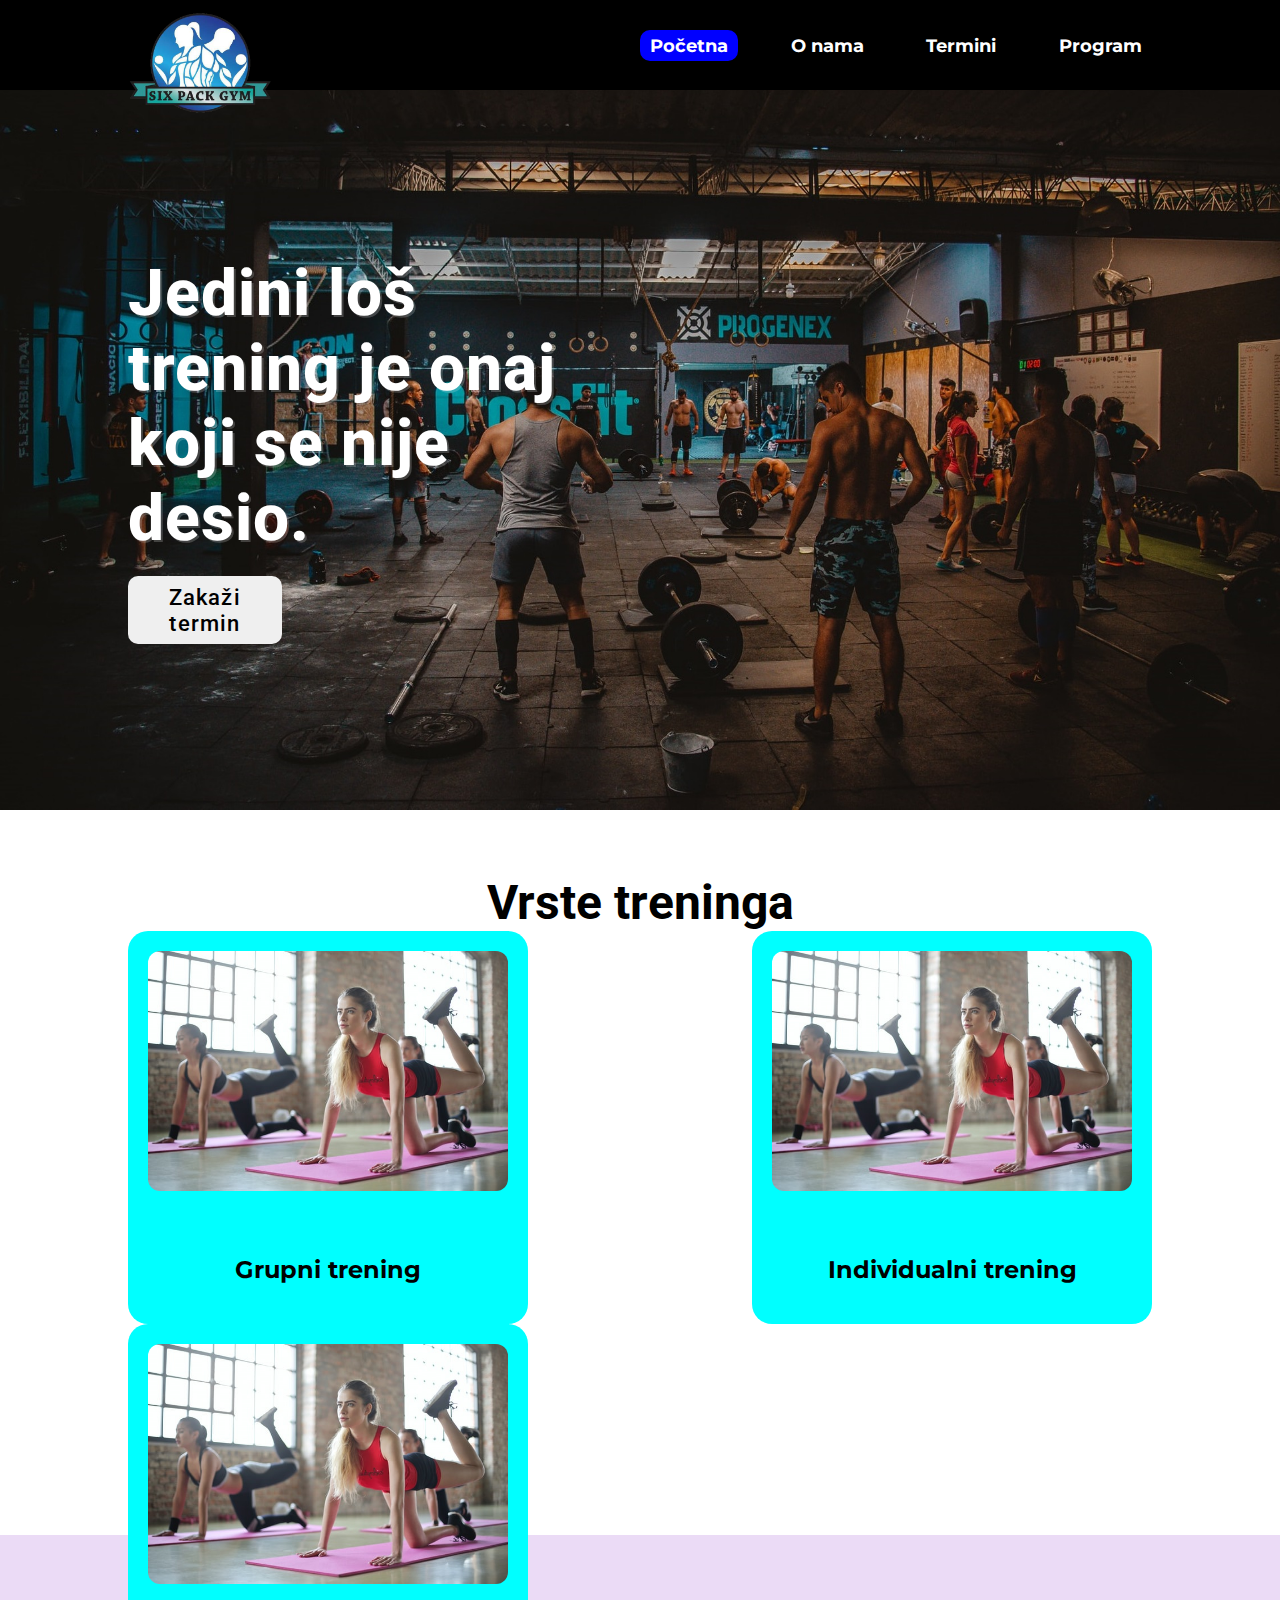
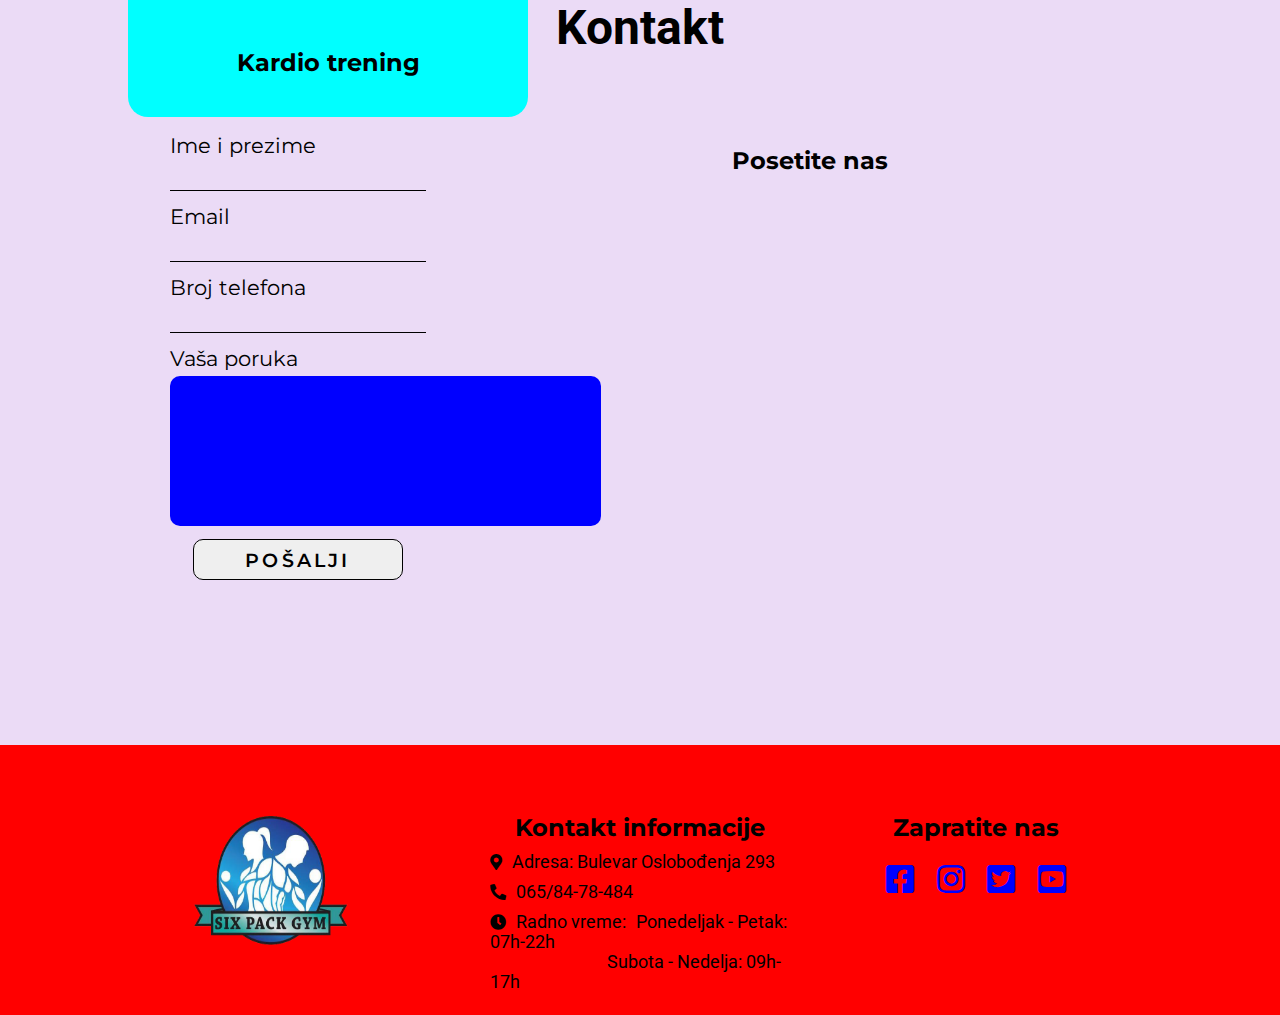
==== index.html @ ddd6aec9 "Pocetna" ====
<!DOCTYPE html>
<html lang="en">

<head>
  <meta charset="UTF-8" />
  <meta name="viewport" content="width=device-width, initial-scale=1.0" />
  <title>Six Pack Gym</title>
  <link rel="stylesheet" href="css/style.css" />
  <script src="https://code.jquery.com/jquery-3.5.1.js"></script>
  <link rel="stylesheet" href="https://pro.fontawesome.com/releases/v5.10.0/css/all.css" />
</head>

<body>

  <!----------------- Navbar ----------------->
  <nav>
    <div class="logo">
      <a href="#"><img src="img/logo.png" alt="sixpackgym-logo" /></a>
    </div>
    <ul class="menu">
      <li><a href="#" class="active">Početna</a></li>
      <li><a href="pages/o-nama.html">O nama</a></li>
      <li><a href="pages/termini.html">Termini</a></li>
      <li><a href="pages/program.html">Program</a></li>
    </ul>
  </nav>
  <!----------------- End of navbar ----------------->

  <!----------------- First section ----------------->
  <div class="section1">
    <div class="left">
      <div class="text">
        Jedini loš <br />trening je onaj <br />koji se nije desio.
      </div>
      <button class="btnFirstSection">Zakaži termin</button>
    </div>
    <div class="right">

    </div>
  </div>
  <!----------------- End of first section ----------------->

  <!----------------- Second section ----------------->
  <section class="section2">
    <h1>Vrste treninga</h1>
    <div class="container2">

      <div class="card">
        <a href="pages/program.html"><img src="img/group-training.jpg" alt="grupni-trening" width="400px"></a>
        <h2>Grupni trening</h2>
      </div>
      <div class="card">
        <a href="pages/program.html"><img src="img/group-training.jpg" alt="grupni-trening" width="400px"></a>
        <h2>Individualni trening</h2>
      </div>
      <div class="card">
        <a href="pages/program.html"><img src="img/group-training.jpg" alt="grupni-trening" width="400px"></a>
        <h2>Kardio trening</h2>
      </div>
    </div>
  </section>
  <!----------------- End of second section ----------------->

  <!----------------- Third section ----------------->
  <section class="section3">
    <h1>Kontakt</h1>
    <div class="container3">
      <div class="contact">
        <form action="">
          <label for="contact-name">Ime i prezime</label>
          <input class="input" type="text" id="contact-name" name="contact-name">
          <label for="contact-email">Email</label>
          <input class="input" type="email" id="contact-email" name="contact-email">
          <label for="contact-phone">Broj telefona</label>
          <input class="input" type="tel" id="contact-phone" name="contact-phone"
            pattern="[0-9]{​​​​​3}​​​​​-[0-9]{​​​​​2}​​​​​-[0-9]{​​​​​3}​​​​​">
          <label for="contact-message">Vaša poruka</label>
          <textarea name="contact-message" id="" cols="52" rows="10"></textarea>
          <input class="btnContact" type="submit" value="Pošalji">
        </form>
      </div>
      <div class="map">
        <h2>Posetite nas</h2>
        <iframe
          src="https://www.google.com/maps/embed?pb=!1m18!1m12!1m3!1d2832.7781611827804!2d20.476251415803183!3d44.76493878784818!2m3!1f0!2f0!3f0!3m2!1i1024!2i768!4f13.1!3m3!1m2!1s0x475a70fe5828b487%3A0x2b2492adee656ba0!2z0JHRg9C70LXQstCw0YAg0J7RgdC70L7QsdC-0ZLQtdGa0LAgMjkzLCDQkdC10L7Qs9GA0LDQtA!5e0!3m2!1ssr!2srs!4v1606554963167!5m2!1ssr!2srs"
          width="600" height="350" frameborder="0" style="border:0;" allowfullscreen="" aria-hidden="false"
          tabindex="0"></iframe>
      </div>
    </div>
  </section>
  <!----------------- End of third section ----------------->

  <!----------------- Footer ----------------->
  <footer>
    <div class="footer-container">
      <div class="col col-flex">
        <img class="img-footer" src="img/logo.png" alt="">
      </div>
      <div class="col col-contact col-flex1">
        <h2>Kontakt informacije</h2>
        <ul class="list-footer">
          <li>
            <i class="fa fa-map-marker-alt"></i>
            <span>Adresa: Bulevar Oslobođenja 293</span>
          </li>
          <li>
            <i class="fa fa-phone-alt"></i>
            <span><a href="tel:+381658478484">065/84-78-484</a></span>
          </li>
          <li>
            <i class="fa fa-clock"></i>
            <span>Radno vreme: <span>Ponedeljak - Petak: 07h-22h<br><span style="padding-left: 39%;">Subota - Nedelja:
                  09h-17h</span></span>
            </span>
          </li>
        </ul>
      </div>
      <div class="col col-flex1">
        <h2>Zapratite nas</h2>
        <div class="col-flex full">
          <a href="https://www.facebook.com/SixpackStudio/" target="_blank"><i
              class="fab fa-facebook-square icon fa-2x"></i></a>
          <a href="https://www.instagram.com/six_pack_studio/" target="_blank"><i
              class="fab fa-instagram icon fa-2x"></i></a>
          <a href="https://www.twitter.com/" target="_blank"><i class="fab fa-twitter-square icon fa-2x"></i></a>
          <a href="https://www.youtube.com/" target="_blank"><i class="fab fa-youtube-square icon fa-2x"></i></a>
        </div>
      </div>
    </div>

  </footer>
  <!----------------- End of footer ----------------->

  <script src="js/main.js"></script>
</body>

</html>
---- css/style.css ----
@import url('https://fonts.googleapis.com/css2?family=Montserrat&display=swap');
@import url('https://fonts.googleapis.com/css2?family=Roboto&display=swap');
@import url('https://fonts.googleapis.com/css2?family=Open+Sans&display=swap');
* {
    margin: 0;
    padding: 0;
    /* font-size: 10px; */
    box-sizing: border-box;
}
/* body {
    
} */

/* ---------- Navbar ---------- */
nav {
    display: flex;
    justify-content: space-between;
    align-items: center;
    padding: 0 10%;
    background-color: transparent;
    position: sticky;
    top: 0;
    height: 10vh;
    background-color: #000;
}
.logo img{
    /* height: 15vh; */
    cursor: pointer;
    min-height: 16vh;
    max-height: 16vh;
    padding-top: 20%;
}
.menu {
    width: 40vw;
    display: flex;
    justify-content: space-between;
    align-items: center;
}
.menu li {
    font-family: 'Montserrat', sans-serif;
    font-weight: 700;
    font-size: 1.1rem;
    list-style: none;
    
}
.menu li a {
    text-decoration: none;
    color: #fff;
    transition: .5s;
    padding: 5px 10px;
    border-radius: 10px;
}
.menu li a.active,
.menu li a:hover {
    background: blue;
    color: #fff;
}
.black {
    background: rgba(0,0,0, .7);
    transition: 1s all;
}
/* ---------- End of navbar ---------- */

/* ---------- First section ---------- */
.section1 {
    width: 100%;
    height: 80vh;
    display: flex;
    /* padding-left: 10%; */
    justify-content: center;
    /* flex-direction: column; */
    background: url('../img/background.jpg');
    background-size: cover;
    background-repeat: no-repeat;
    background-position: bottom center;
}
.left , .right {
    flex: 1;
    display: flex;
    justify-content: center;
    flex-direction: column;
    padding-left: 10%;
}
.text {
    font-family: 'Roboto', sans-serif;
    color: #fff;
    font-size: 4rem;
    /* padding-top: 5%; */
    /* padding-left: 20%; */
    font-weight: 800;
    letter-spacing: 1px;
    text-shadow: 2px 2px rgba(255, 255, 255, 0.2);
}
.btnFirstSection {
    width: 30%;
    margin-top: 4%;
    /* margin-left: 10%; */
    font-size: 1.4rem;
    padding: 0.5rem 2rem;
    font-family: 'Roboto', sans-serif;
    font-weight: 500;
    letter-spacing: 0.07rem;
    border-radius: 10px;
    border: none;
}
/* ---------- End of first section ---------- */

/* ---------- Second section ---------- */
.section2 h1 {
    font-size: 3rem;
    text-align: center;
    padding-top: 5%;
    font-family: 'Roboto', sans-serif;
    /* height: 80vh; */
}
.container2 {
    max-width: 100vw;
    height: 60vh;
    display: flex;
    justify-content: space-between;
    align-items: center;
    z-index: 1;
    /* padding: 0 5%; */
    /* margin-top: 100px; */
    padding-left: 10%;
    padding-right: 10%;
    margin-bottom: 5%;
    flex-wrap: wrap;
}
.card {
    /* flex: 1; */
    /* padding: 0 5%; */
    /* width: 50px; */
    /* border: 2px solid #000; */
    display: flex;
    justify-content: center;
    flex-direction: column;
    align-items: center;
    border-radius: 20px;
    background-color: aqua;
    /* color: #fff; */
}
.card img {
    padding: 5%;
    border-radius: 2rem;
}
.card h2 {
    padding: 10% 0;
    font-family: 'Montserrat', sans-serif;
}
/* ---------- End of second section ---------- */

/* ---------- Third section ---------- */
.section3 {
    height: 90vh;
    background-color: rgba(177, 113, 219, .25);
}
.container3 {
    display: flex;
    justify-content: space-around;
    align-items: center;
    flex-direction: row;
    padding: 0 10%;
    flex-wrap: wrap;
}
.section3 h1 {
    font-size: 3rem;
    text-align: center;
    font-family: 'Roboto', sans-serif;
    padding-bottom: 5%;
    padding-top: 5%;
}
.contact {
    width: 25%;
}
.contact form{
    display: flex;
    flex-direction: column;
    justify-content: space-between;
    align-items: flex-start;
    /* width: 100%; */
}
.input {
    border: none;
    border-bottom: 1px solid #000;
    width: 100%;
    line-height: 1.7rem;
    font-size: 1.3rem;
    /* text-indent: 0.7rem; */
    background-color: transparent;
}
.input:focus {
    outline: none;
    /* background-color: rgb(177, 113, 219); */
    background: linear-gradient(0deg,rgba(177, 113, 219, .35) 2%,rgba(177, 113, 219, .30) 48%, rgba(177, 113, 219, .25) 100%);
    border-radius: 5px;
}
.contact form label {
    font-size: 1.3rem;
    margin-top: 5%;
    margin-bottom: 2%;
    font-family: 'Montserrat', sans-serif;
}
.contact form textarea {
    resize: none;
    background-color: blue;
    border: none;
    border-radius: 10px;
}
.btnContact {
    margin: auto;
    margin-top: 5%;
    padding: 3% 20%;
    border-radius: 10px;
    border: 1px solid #000;
    text-transform: uppercase;
    transition: color 0.3s, background-color 0.3s;
    font-size: 1.2rem;
    font-family: 'Montserrat', sans-serif;
    font-weight: 600;
    letter-spacing: 0.2rem;
    cursor: pointer;
}
.btnContact:hover {
    background-color: blue;
    color: white;
}
.map {
    display: flex;
    flex-direction: column;
    justify-content: flex-start;
    align-items: center;
}
.map h2 {
    text-align: center;
    font-family: 'Montserrat', sans-serif;
    margin-bottom: 5%;
    padding-top: 0;
}
/* ---------- End of third section ---------- */

/* ---------- Footer ---------- */
footer {
    height: 30vh;
}
.footer-container {
    height: 100%;
    background-color: red;
    display: flex;
    justify-content: space-between;
    align-items: center;
    padding-left: 15%;
    padding-right: 15%;
}
.col {
    /* border: 1px solid #000; */
    width: 25%;
    height: 50%;
}
.col-flex {
    display: flex;
    justify-content: space-between;
    align-items: center;
    /* width: 100%; */
}
.img-footer {
    width: 70%;
    height: 100%;
}
.list-footer {
    width: 67%;
}
.list-footer li{
    list-style: none;
    margin-bottom: 10px;
}
.list-footer li span {
    padding-left: 2%;
    font-family: 'Roboto', sans-serif;
    font-size: 1.1rem;
}
.list-footer li span a {
    text-decoration: none;
    color: #000;
}
.icon {
    width: 100%;
    color: blue;
    flex-basis: auto;
}
.full {
    padding-top: 5%;
    width: 80%;
}
.col-contact {
    flex-grow: 1.5;
}
.col-flex1 {
    display: flex;
    justify-content: center top;
    flex-direction: column;
    align-items: center;
}
.col h2 {
    margin-bottom: 10px;
    font-family: 'Montserrat', sans-serif;
}
/* ---------- End of footer ---------- */
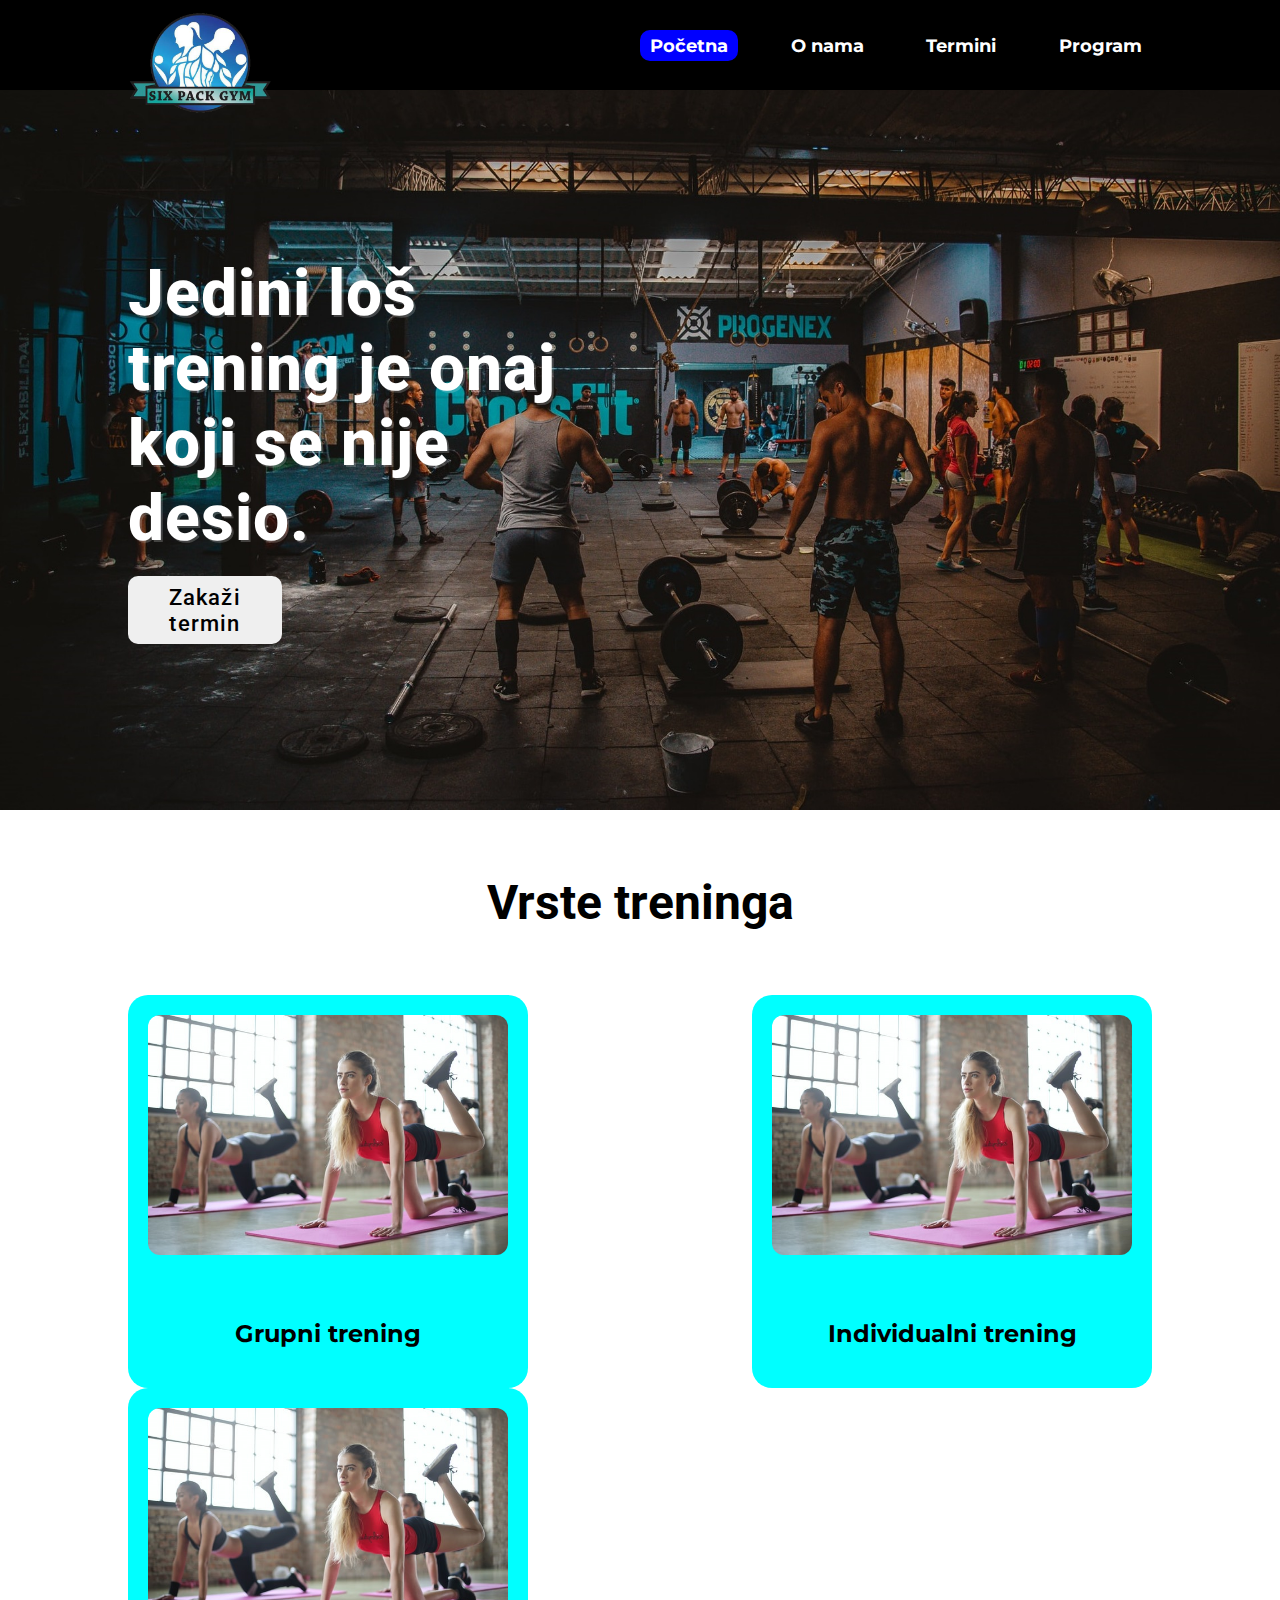
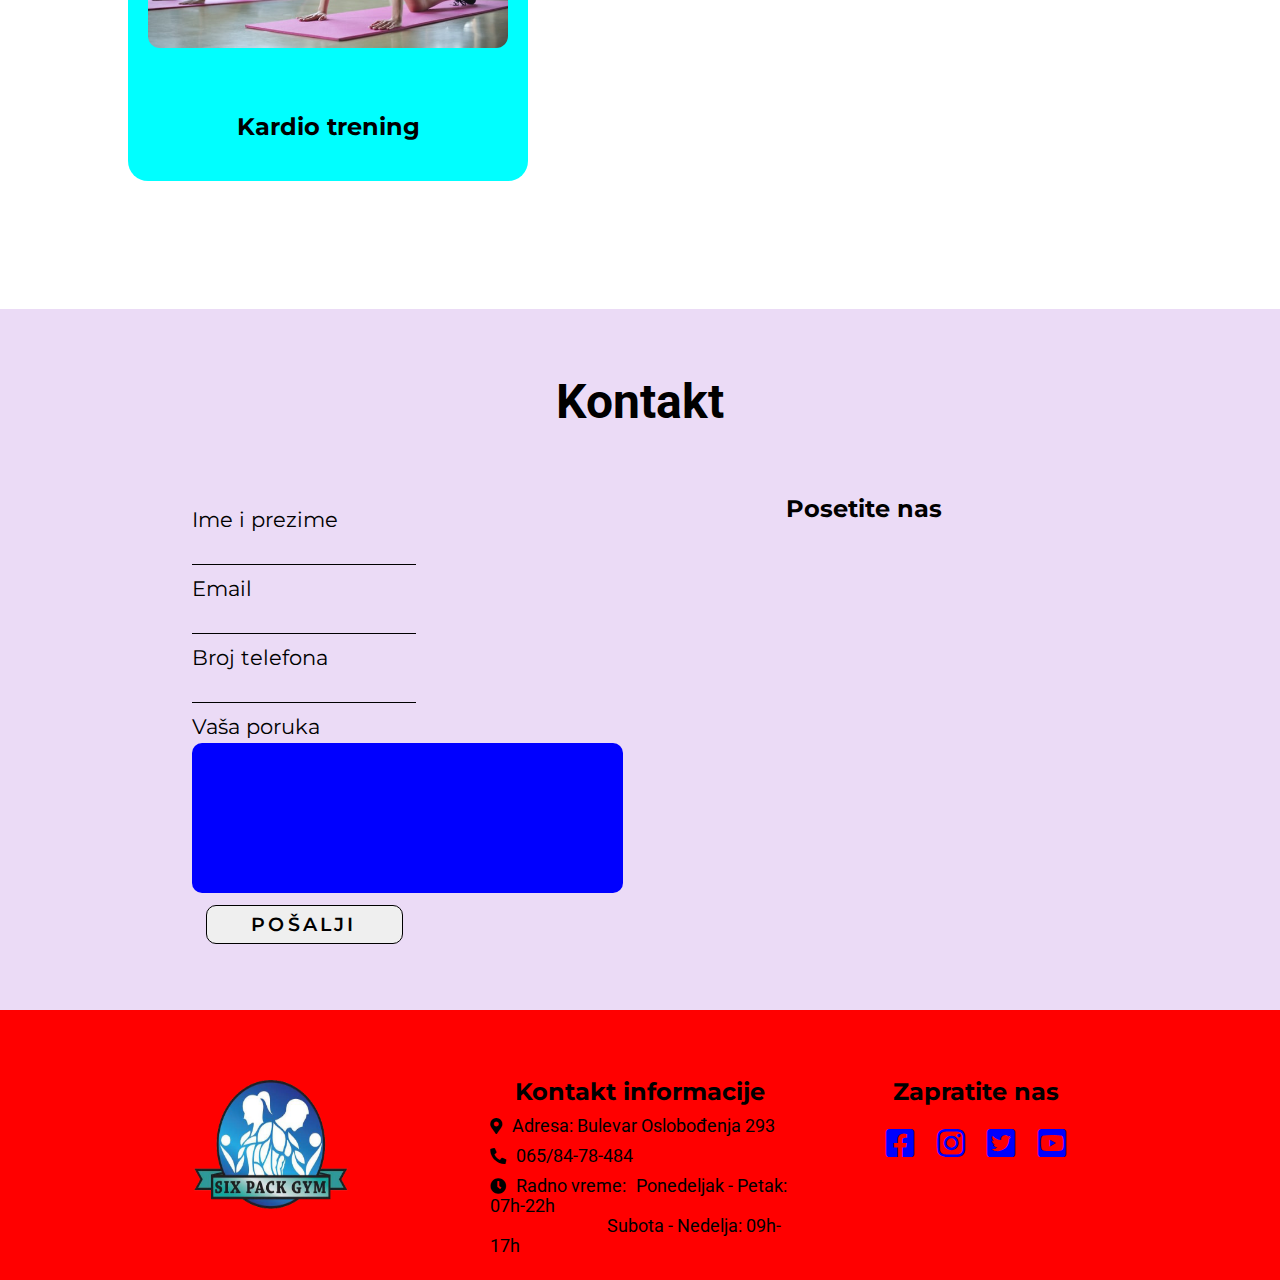
==== commit ed599911: "Treci commit" ====
--- a/index.html
+++ b/index.html
@@ -83,7 +83,7 @@
         <h2>Posetite nas</h2>
         <iframe
           src="https://www.google.com/maps/embed?pb=!1m18!1m12!1m3!1d2832.7781611827804!2d20.476251415803183!3d44.76493878784818!2m3!1f0!2f0!3f0!3m2!1i1024!2i768!4f13.1!3m3!1m2!1s0x475a70fe5828b487%3A0x2b2492adee656ba0!2z0JHRg9C70LXQstCw0YAg0J7RgdC70L7QsdC-0ZLQtdGa0LAgMjkzLCDQkdC10L7Qs9GA0LDQtA!5e0!3m2!1ssr!2srs!4v1606554963167!5m2!1ssr!2srs"
-          width="600" height="350" frameborder="0" style="border:0;" allowfullscreen="" aria-hidden="false"
+           frameborder="0" style="border:0;" allowfullscreen="" aria-hidden="false"
           tabindex="0"></iframe>
       </div>
     </div>
--- a/css/style.css
+++ b/css/style.css
@@ -11,6 +11,10 @@
     
 } */
 
+/*========================================================================================================
+================================= INDEX.HTML ==============================================================
+=========================================================================================================*/
+
 /* ---------- Navbar ---------- */
 nav {
     display: flex;
@@ -115,15 +119,16 @@
 }
 .container2 {
     max-width: 100vw;
-    height: 60vh;
+    height: auto;
     display: flex;
     justify-content: space-between;
     align-items: center;
     z-index: 1;
     /* padding: 0 5%; */
     /* margin-top: 100px; */
-    padding-left: 10%;
-    padding-right: 10%;
+    padding: 5% 10%;
+    /* padding-left: 10%;
+    padding-right: 10%; */
     margin-bottom: 5%;
     flex-wrap: wrap;
 }
@@ -152,15 +157,15 @@
 
 /* ---------- Third section ---------- */
 .section3 {
-    height: 90vh;
+    height: auto;
     background-color: rgba(177, 113, 219, .25);
 }
 .container3 {
     display: flex;
-    justify-content: space-around;
+    justify-content: space-between;
     align-items: center;
     flex-direction: row;
-    padding: 0 10%;
+    padding: 0 15% 5% 15%;
     flex-wrap: wrap;
 }
 .section3 h1 {
@@ -228,14 +233,20 @@
 .map {
     display: flex;
     flex-direction: column;
-    justify-content: flex-start;
-    align-items: center;
+    justify-content: center;
+    align-items: center;
+    width: 50%;
+    height: 100%;
 }
 .map h2 {
     text-align: center;
     font-family: 'Montserrat', sans-serif;
     margin-bottom: 5%;
     padding-top: 0;
+}
+iframe {
+    width: 100%;
+    height: 400px;
 }
 /* ---------- End of third section ---------- */
 
@@ -305,4 +316,113 @@
     margin-bottom: 10px;
     font-family: 'Montserrat', sans-serif;
 }
-/* ---------- End of footer ---------- */+/* ---------- End of footer ---------- */
+
+/*========================================================================================================
+================================= END OF INDEX.HTML ======================================================
+=========================================================================================================*/
+
+/*========================================================================================================
+================================= O-NAMA.HTML ============================================================
+=========================================================================================================*/
+
+
+
+
+
+
+/*========================================================================================================
+================================= END OF O-NAMA.HTML =====================================================
+=========================================================================================================*/
+
+/*========================================================================================================
+================================= TERMINI.HTML ===========================================================
+=========================================================================================================*/
+
+
+
+
+
+
+
+
+
+/*========================================================================================================
+================================= END OF TERMINI.HTML ====================================================
+=========================================================================================================*/
+
+/*========================================================================================================
+================================= PROGRAM.HTML ===========================================================
+=========================================================================================================*/
+
+.program-body {
+    background: #1789FC;
+}
+.program {
+    text-align: center;
+    font-family: 'Roboto', sans-serif;
+    letter-spacing: 0.3rem;
+    font-size: 3rem;
+    /* padding-bottom: 10vh; */
+    padding-top: 5vh;
+}
+.container-program {
+    background: #296EB4;
+    display: flex;
+    justify-content: space-around;
+    align-items: center;
+    flex-direction: row;
+    margin: 5% 15%;
+    /* border: 1px solid #000; */
+    border-radius: 10px;
+}
+.container-program img {
+    width: 30%;
+    margin: 2% 0;
+    /* border-radius: 20px; */
+}
+.desc {
+    display: flex;
+    justify-content: right;
+    align-items: flex-start;
+    flex-direction: column;
+    width: 60%;
+}
+.desc h2 {
+    font-family: "Montserrat", sans-serif;
+    font-size: 2rem;
+    color: #fff;
+    letter-spacing: 0.3rem  ;
+}
+.desc p {
+    font-family: "Roboto", sans-serif;
+    font-size: 1.4rem;
+    padding: 6% 0;
+    color: #fff;
+}
+.desc button {
+    font-family: "Montserrat", sans-serif;
+    font-size: 1.2rem;
+    font-weight: 600;
+    padding: 1.5% 4%;
+    border-radius: 10px;
+    border: none;
+    outline: none;
+    cursor: pointer;
+    background: #FDB833;
+    /* transform: scale(1.2); */
+}
+.desc button:hover {
+    background: #FFD07B;
+    border: 1px solid #000;
+    transform: scale(1.1);
+    transition-duration: 0.5s;
+}
+.desc button a {
+    text-decoration: none;
+    color: #000;
+}
+
+/*========================================================================================================
+================================= END OF PROGRAM.HTML ====================================================
+=========================================================================================================*/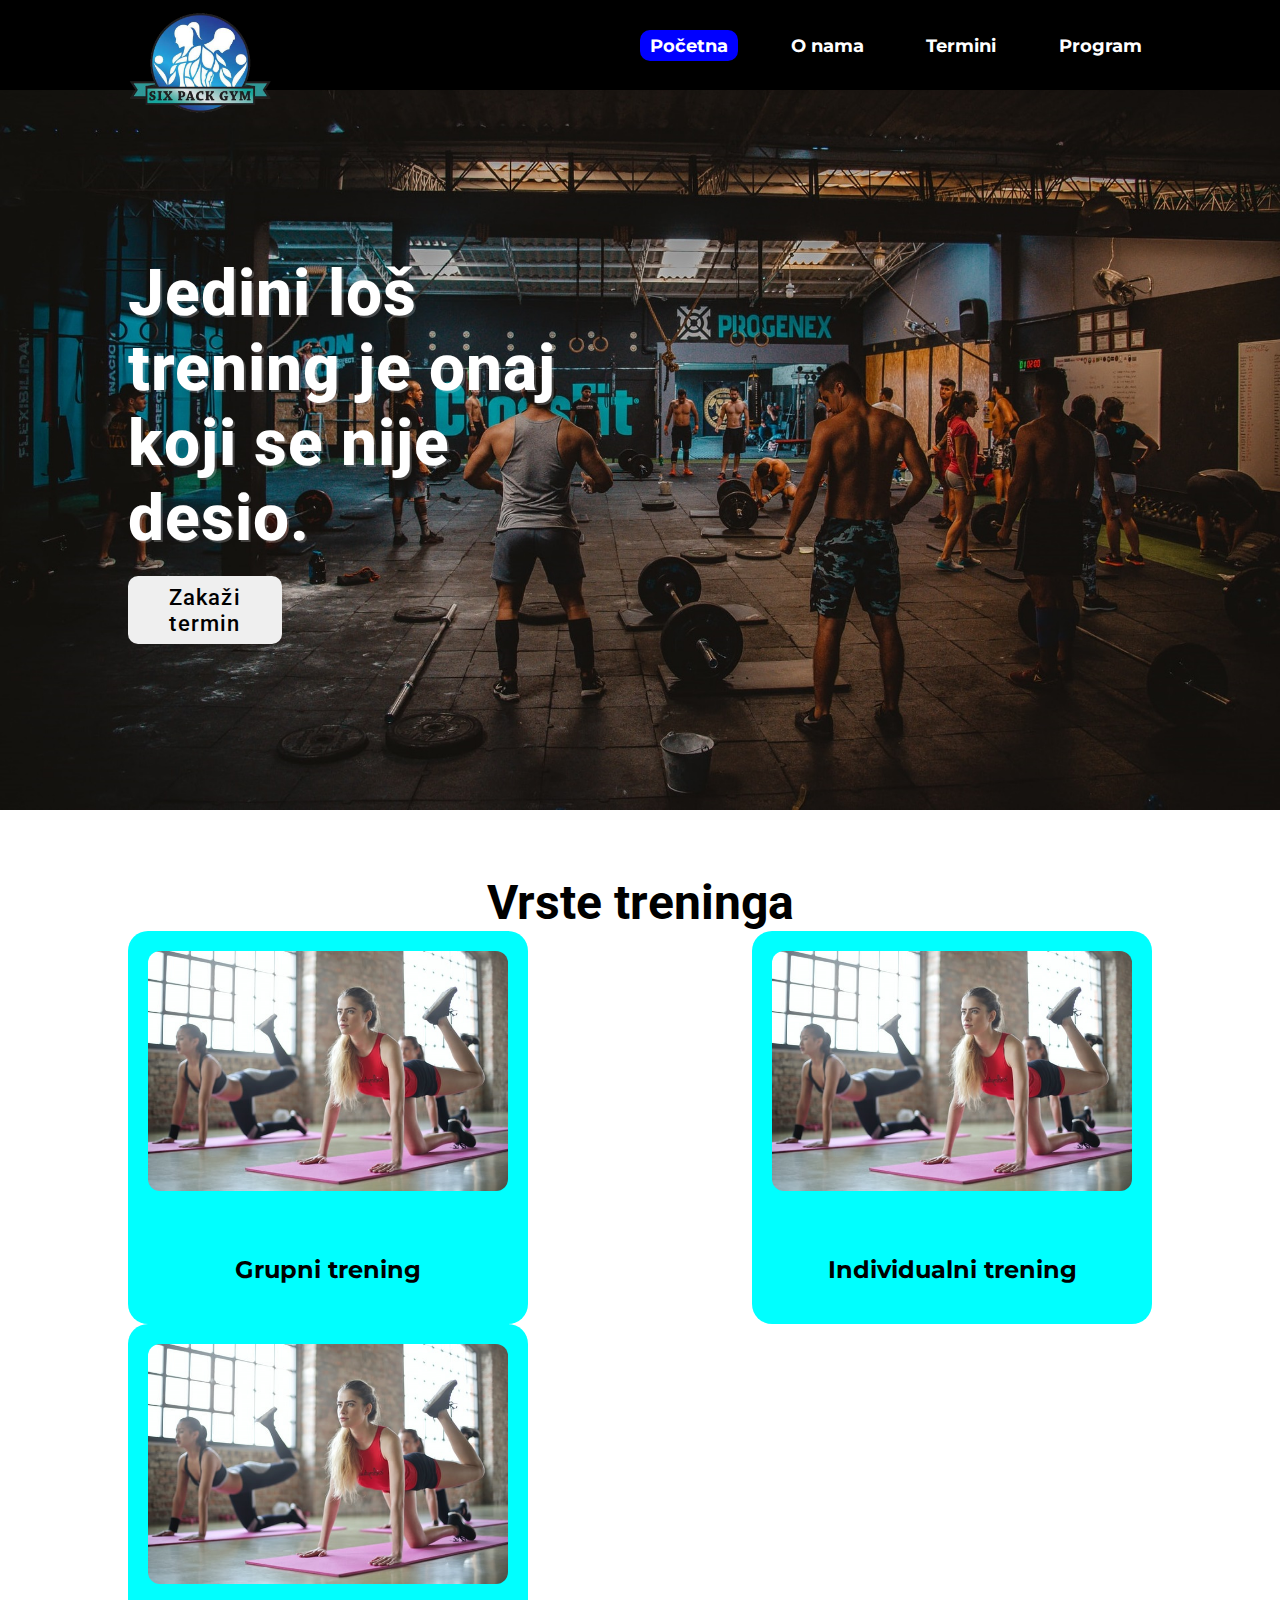
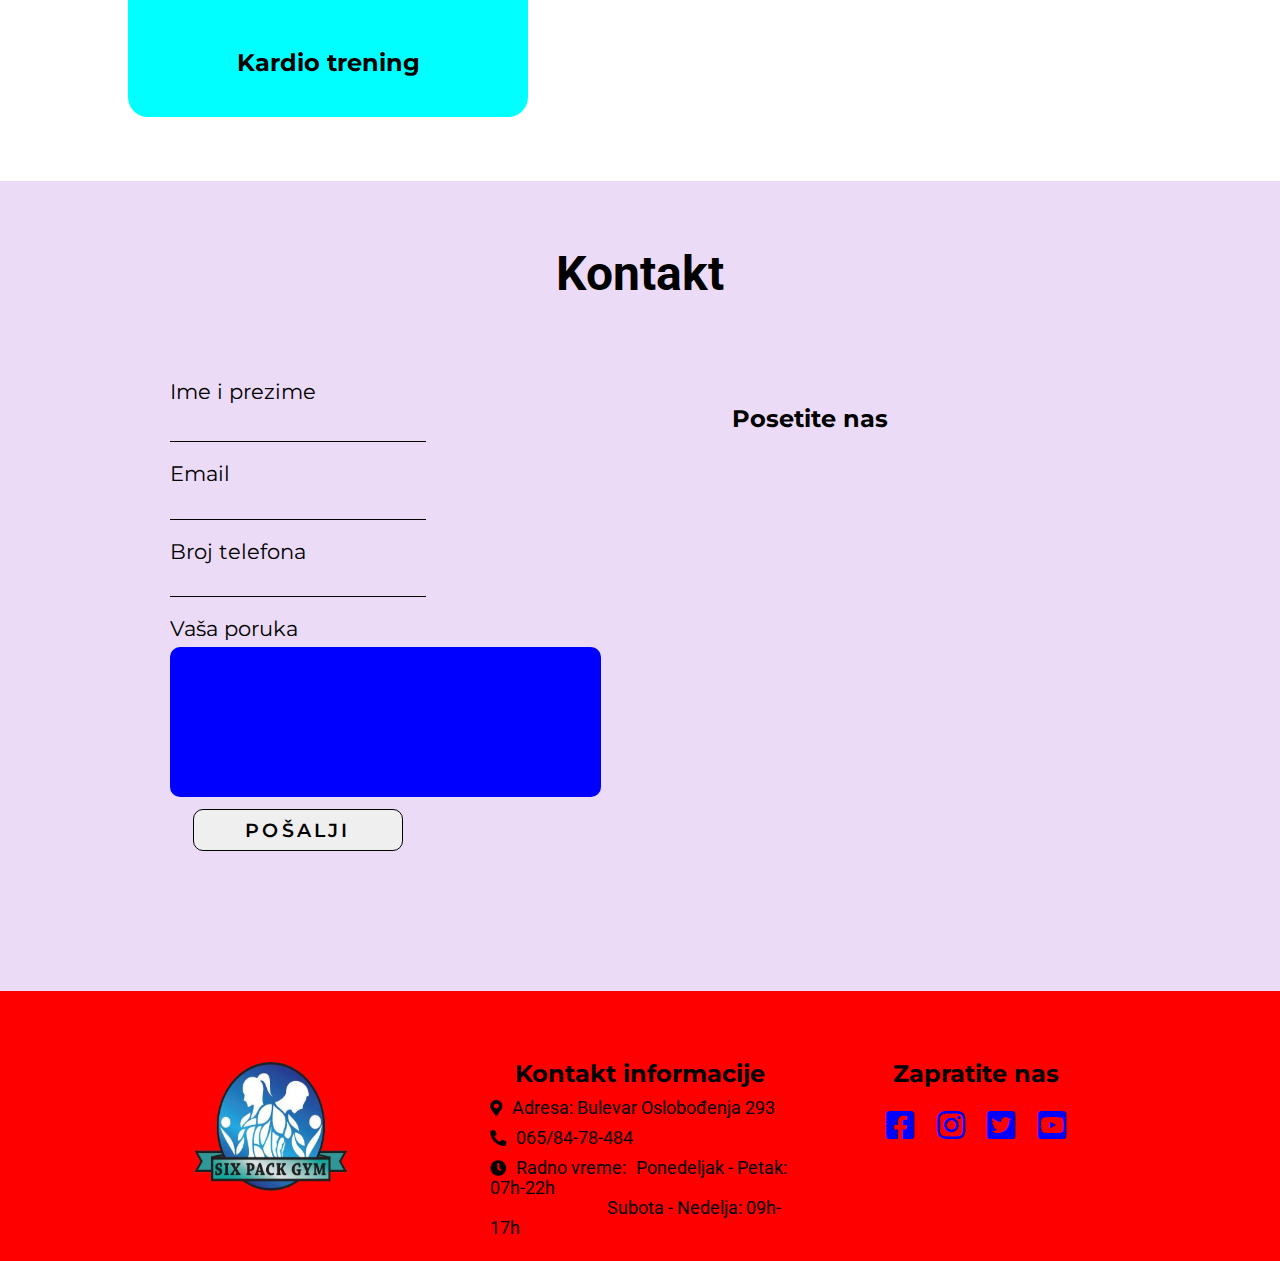
==== commit f80c62e2: "Media querry, spremno za main" ====
--- a/index.html
+++ b/index.html
@@ -2,136 +2,134 @@
 <html lang="en">
 
 <head>
-  <meta charset="UTF-8" />
-  <meta name="viewport" content="width=device-width, initial-scale=1.0" />
-  <title>Six Pack Gym</title>
-  <link rel="stylesheet" href="css/style.css" />
-  <script src="https://code.jquery.com/jquery-3.5.1.js"></script>
-  <link rel="stylesheet" href="https://pro.fontawesome.com/releases/v5.10.0/css/all.css" />
+    <meta charset="UTF-8" />
+    <meta name="viewport" content="width=device-width, initial-scale=1.0" />
+    <title>Six Pack Gym</title>
+    <link rel="stylesheet" href="css/style.css" />
+    <script src="https://code.jquery.com/jquery-3.5.1.js"></script>
+    <link rel="stylesheet" href="https://pro.fontawesome.com/releases/v5.10.0/css/all.css" />
 </head>
 
 <body>
 
-  <!----------------- Navbar ----------------->
-  <nav>
-    <div class="logo">
-      <a href="#"><img src="img/logo.png" alt="sixpackgym-logo" /></a>
+    <!----------------- Navbar ----------------->
+    <nav>
+        <div class="logo">
+            <a href="#"><img src="img/logo.png" alt="sixpackgym-logo" /></a>
+        </div>
+        <ul class="menu">
+            <li><a href="#" class="active">Početna</a></li>
+            <li><a href="./pages/o-nama.html">O nama</a></li>
+            <li><a href="./pages/termini.html">Termini</a></li>
+            <li><a href="./pages/program.html">Program</a></li>
+        </ul>
+        <a href="#" class="icon" onclick="myFunction()">&#x2630;</a>
+    </nav>
+    <!----------------- End of navbar ----------------->
+
+    <!----------------- First section ----------------->
+    <div class="section1">
+        <div class="left">
+            <div class="text">
+                Jedini loš <br />trening je onaj <br />koji se nije desio.
+            </div>
+            <button class="btnFirstSection">Zakaži termin</button>
+        </div>
+        <div class="right">
+
+        </div>
     </div>
-    <ul class="menu">
-      <li><a href="#" class="active">Početna</a></li>
-      <li><a href="pages/o-nama.html">O nama</a></li>
-      <li><a href="pages/termini.html">Termini</a></li>
-      <li><a href="pages/program.html">Program</a></li>
-    </ul>
-  </nav>
-  <!----------------- End of navbar ----------------->
+    <!----------------- End of first section ----------------->
 
-  <!----------------- First section ----------------->
-  <div class="section1">
-    <div class="left">
-      <div class="text">
-        Jedini loš <br />trening je onaj <br />koji se nije desio.
-      </div>
-      <button class="btnFirstSection">Zakaži termin</button>
-    </div>
-    <div class="right">
+    <!----------------- Second section ----------------->
+    <section class="section2">
+        <h1>Vrste treninga</h1>
+        <div class="container2">
 
-    </div>
-  </div>
-  <!----------------- End of first section ----------------->
+            <div class="card">
+                <a href="pages/program.html"><img src="img/group-training.jpg" alt="grupni-trening" width="400px"></a>
+                <h2>Grupni trening</h2>
+            </div>
+            <div class="card">
+                <a href="pages/program.html"><img src="img/group-training.jpg" alt="grupni-trening" width="400px"></a>
+                <h2>Individualni trening</h2>
+            </div>
+            <div class="card">
+                <a href="pages/program.html"><img src="img/group-training.jpg" alt="grupni-trening" width="400px"></a>
+                <h2>Kardio trening</h2>
+            </div>
+        </div>
+    </section>
+    <!----------------- End of second section ----------------->
 
-  <!----------------- Second section ----------------->
-  <section class="section2">
-    <h1>Vrste treninga</h1>
-    <div class="container2">
+    <!----------------- Third section ----------------->
+    <section class="section3">
+        <h1>Kontakt</h1>
+        <div class="container3">
+            <div class="contact">
+                <form action="">
+                    <label for="contact-name">Ime i prezime</label>
+                    <input class="input" type="text" id="contact-name" name="contact-name">
+                    <label for="contact-email">Email</label>
+                    <input class="input" type="email" id="contact-email" name="contact-email">
+                    <label for="contact-phone">Broj telefona</label>
+                    <input class="input" type="tel" id="contact-phone" name="contact-phone" pattern="[0-9]{​​​​​3}​​​​​-[0-9]{​​​​​2}​​​​​-[0-9]{​​​​​3}​​​​​">
+                    <label for="contact-message">Vaša poruka</label>
+                    <textarea name="contact-message" id="" cols="52" rows="10"></textarea>
+                    <input class="btnContact" type="submit" value="Pošalji">
+                </form>
+            </div>
+            <div class="map">
+                <h2>Posetite nas</h2>
+                <iframe src="https://www.google.com/maps/embed?pb=!1m18!1m12!1m3!1d2832.7781611827804!2d20.476251415803183!3d44.76493878784818!2m3!1f0!2f0!3f0!3m2!1i1024!2i768!4f13.1!3m3!1m2!1s0x475a70fe5828b487%3A0x2b2492adee656ba0!2z0JHRg9C70LXQstCw0YAg0J7RgdC70L7QsdC-0ZLQtdGa0LAgMjkzLCDQkdC10L7Qs9GA0LDQtA!5e0!3m2!1ssr!2srs!4v1606554963167!5m2!1ssr!2srs"
+                    width="600" height="350" frameborder="0" style="border:0;" allowfullscreen="" aria-hidden="false" tabindex="0"></iframe>
+            </div>
+        </div>
+    </section>
+    <!----------------- End of third section ----------------->
 
-      <div class="card">
-        <a href="pages/program.html"><img src="img/group-training.jpg" alt="grupni-trening" width="400px"></a>
-        <h2>Grupni trening</h2>
-      </div>
-      <div class="card">
-        <a href="pages/program.html"><img src="img/group-training.jpg" alt="grupni-trening" width="400px"></a>
-        <h2>Individualni trening</h2>
-      </div>
-      <div class="card">
-        <a href="pages/program.html"><img src="img/group-training.jpg" alt="grupni-trening" width="400px"></a>
-        <h2>Kardio trening</h2>
-      </div>
-    </div>
-  </section>
-  <!----------------- End of second section ----------------->
+    <!----------------- Footer ----------------->
+    <footer>
+        <div class="footer-container">
+            <div class="col col-flex">
+                <img class="img-footer" src="img/logo.png" alt="">
+            </div>
+            <div class="col col-contact col-flex1">
+                <h2>Kontakt informacije</h2>
+                <ul class="list-footer">
+                    <li>
+                        <i class="fa fa-map-marker-alt"></i>
+                        <span>Adresa: Bulevar Oslobođenja 293</span>
+                    </li>
+                    <li>
+                        <i class="fa fa-phone-alt"></i>
+                        <span><a href="tel:+381658478484">065/84-78-484</a></span>
+                    </li>
+                    <li>
+                        <i class="fa fa-clock"></i>
+                        <span>Radno vreme: <span>Ponedeljak - Petak: 07h-22h<br><span style="padding-left: 39%;">Subota - Nedelja:
+                  09h-17h</span></span>
+                        </span>
+                    </li>
+                </ul>
+            </div>
+            <div class="col col-flex1">
+                <h2>Zapratite nas</h2>
+                <div class="col-flex full">
+                    <a href="https://www.facebook.com/SixpackStudio/" target="_blank"><i
+              class="fab fa-facebook-square icon fa-2x"></i></a>
+                    <a href="https://www.instagram.com/six_pack_studio/" target="_blank"><i
+              class="fab fa-instagram icon fa-2x"></i></a>
+                    <a href="https://www.twitter.com/" target="_blank"><i class="fab fa-twitter-square icon fa-2x"></i></a>
+                    <a href="https://www.youtube.com/" target="_blank"><i class="fab fa-youtube-square icon fa-2x"></i></a>
+                </div>
+            </div>
+        </div>
 
-  <!----------------- Third section ----------------->
-  <section class="section3">
-    <h1>Kontakt</h1>
-    <div class="container3">
-      <div class="contact">
-        <form action="">
-          <label for="contact-name">Ime i prezime</label>
-          <input class="input" type="text" id="contact-name" name="contact-name">
-          <label for="contact-email">Email</label>
-          <input class="input" type="email" id="contact-email" name="contact-email">
-          <label for="contact-phone">Broj telefona</label>
-          <input class="input" type="tel" id="contact-phone" name="contact-phone"
-            pattern="[0-9]{​​​​​3}​​​​​-[0-9]{​​​​​2}​​​​​-[0-9]{​​​​​3}​​​​​">
-          <label for="contact-message">Vaša poruka</label>
-          <textarea name="contact-message" id="" cols="52" rows="10"></textarea>
-          <input class="btnContact" type="submit" value="Pošalji">
-        </form>
-      </div>
-      <div class="map">
-        <h2>Posetite nas</h2>
-        <iframe
-          src="https://www.google.com/maps/embed?pb=!1m18!1m12!1m3!1d2832.7781611827804!2d20.476251415803183!3d44.76493878784818!2m3!1f0!2f0!3f0!3m2!1i1024!2i768!4f13.1!3m3!1m2!1s0x475a70fe5828b487%3A0x2b2492adee656ba0!2z0JHRg9C70LXQstCw0YAg0J7RgdC70L7QsdC-0ZLQtdGa0LAgMjkzLCDQkdC10L7Qs9GA0LDQtA!5e0!3m2!1ssr!2srs!4v1606554963167!5m2!1ssr!2srs"
-           frameborder="0" style="border:0;" allowfullscreen="" aria-hidden="false"
-          tabindex="0"></iframe>
-      </div>
-    </div>
-  </section>
-  <!----------------- End of third section ----------------->
+    </footer>
+    <!----------------- End of footer ----------------->
 
-  <!----------------- Footer ----------------->
-  <footer>
-    <div class="footer-container">
-      <div class="col col-flex">
-        <img class="img-footer" src="img/logo.png" alt="">
-      </div>
-      <div class="col col-contact col-flex1">
-        <h2>Kontakt informacije</h2>
-        <ul class="list-footer">
-          <li>
-            <i class="fa fa-map-marker-alt"></i>
-            <span>Adresa: Bulevar Oslobođenja 293</span>
-          </li>
-          <li>
-            <i class="fa fa-phone-alt"></i>
-            <span><a href="tel:+381658478484">065/84-78-484</a></span>
-          </li>
-          <li>
-            <i class="fa fa-clock"></i>
-            <span>Radno vreme: <span>Ponedeljak - Petak: 07h-22h<br><span style="padding-left: 39%;">Subota - Nedelja:
-                  09h-17h</span></span>
-            </span>
-          </li>
-        </ul>
-      </div>
-      <div class="col col-flex1">
-        <h2>Zapratite nas</h2>
-        <div class="col-flex full">
-          <a href="https://www.facebook.com/SixpackStudio/" target="_blank"><i
-              class="fab fa-facebook-square icon fa-2x"></i></a>
-          <a href="https://www.instagram.com/six_pack_studio/" target="_blank"><i
-              class="fab fa-instagram icon fa-2x"></i></a>
-          <a href="https://www.twitter.com/" target="_blank"><i class="fab fa-twitter-square icon fa-2x"></i></a>
-          <a href="https://www.youtube.com/" target="_blank"><i class="fab fa-youtube-square icon fa-2x"></i></a>
-        </div>
-      </div>
-    </div>
-
-  </footer>
-  <!----------------- End of footer ----------------->
-
-  <script src="js/main.js"></script>
+    <script src="js/main.js"></script>
 </body>
 
 </html>--- a/css/style.css
+++ b/css/style.css
@@ -7,15 +7,10 @@
     /* font-size: 10px; */
     box-sizing: border-box;
 }
-/* body {
-    
-} */
-
-/*========================================================================================================
-================================= INDEX.HTML ==============================================================
-=========================================================================================================*/
+
 
 /* ---------- Navbar ---------- */
+
 nav {
     display: flex;
     justify-content: space-between;
@@ -27,26 +22,29 @@
     height: 10vh;
     background-color: #000;
 }
-.logo img{
+
+.logo img {
     /* height: 15vh; */
     cursor: pointer;
     min-height: 16vh;
     max-height: 16vh;
     padding-top: 20%;
 }
+
 .menu {
     width: 40vw;
     display: flex;
     justify-content: space-between;
     align-items: center;
 }
+
 .menu li {
     font-family: 'Montserrat', sans-serif;
     font-weight: 700;
     font-size: 1.1rem;
     list-style: none;
-    
-}
+}
+
 .menu li a {
     text-decoration: none;
     color: #fff;
@@ -54,18 +52,53 @@
     padding: 5px 10px;
     border-radius: 10px;
 }
+
 .menu li a.active,
 .menu li a:hover {
     background: blue;
     color: #fff;
 }
+
 .black {
-    background: rgba(0,0,0, .7);
+    background: rgba(0, 0, 0, .7);
     transition: 1s all;
 }
+
+
+/* Add a black background color to the top navigation
+
+.topnav {
+    background-color: #333;
+    overflow: hidden;
+} */
+
+
+/* Style the links inside the navigation bar */
+
+
+/* .topnav a {
+    float: left;
+    display: block;
+    color: #f2f2f2;
+    text-align: center;
+    padding: 14px 16px;
+    text-decoration: none;
+    font-size: 17px;
+} */
+
+
+/* Hide the link that should open and close the topnav on small screens */
+
+nav .icon {
+    display: none;
+}
+
+
 /* ---------- End of navbar ---------- */
 
+
 /* ---------- First section ---------- */
+
 .section1 {
     width: 100%;
     height: 80vh;
@@ -78,13 +111,16 @@
     background-repeat: no-repeat;
     background-position: bottom center;
 }
-.left , .right {
+
+.left,
+.right {
     flex: 1;
     display: flex;
     justify-content: center;
     flex-direction: column;
     padding-left: 10%;
 }
+
 .text {
     font-family: 'Roboto', sans-serif;
     color: #fff;
@@ -95,6 +131,7 @@
     letter-spacing: 1px;
     text-shadow: 2px 2px rgba(255, 255, 255, 0.2);
 }
+
 .btnFirstSection {
     width: 30%;
     margin-top: 4%;
@@ -107,9 +144,13 @@
     border-radius: 10px;
     border: none;
 }
+
+
 /* ---------- End of first section ---------- */
 
+
 /* ---------- Second section ---------- */
+
 .section2 h1 {
     font-size: 3rem;
     text-align: center;
@@ -117,6 +158,7 @@
     font-family: 'Roboto', sans-serif;
     /* height: 80vh; */
 }
+
 .container2 {
     max-width: 100vw;
     height: auto;
@@ -126,12 +168,12 @@
     z-index: 1;
     /* padding: 0 5%; */
     /* margin-top: 100px; */
-    padding: 5% 10%;
-    /* padding-left: 10%;
-    padding-right: 10%; */
+    padding-left: 10%;
+    padding-right: 10%;
     margin-bottom: 5%;
     flex-wrap: wrap;
 }
+
 .card {
     /* flex: 1; */
     /* padding: 0 5%; */
@@ -145,29 +187,37 @@
     background-color: aqua;
     /* color: #fff; */
 }
+
 .card img {
     padding: 5%;
     border-radius: 2rem;
 }
+
 .card h2 {
     padding: 10% 0;
     font-family: 'Montserrat', sans-serif;
 }
+
+
 /* ---------- End of second section ---------- */
 
+
 /* ---------- Third section ---------- */
+
 .section3 {
-    height: auto;
+    height: 90vh;
     background-color: rgba(177, 113, 219, .25);
 }
+
 .container3 {
     display: flex;
-    justify-content: space-between;
+    justify-content: space-around;
     align-items: center;
     flex-direction: row;
-    padding: 0 15% 5% 15%;
+    padding: 0 10%;
     flex-wrap: wrap;
 }
+
 .section3 h1 {
     font-size: 3rem;
     text-align: center;
@@ -175,16 +225,19 @@
     padding-bottom: 5%;
     padding-top: 5%;
 }
+
 .contact {
     width: 25%;
 }
-.contact form{
+
+.contact form {
     display: flex;
     flex-direction: column;
     justify-content: space-between;
     align-items: flex-start;
     /* width: 100%; */
 }
+
 .input {
     border: none;
     border-bottom: 1px solid #000;
@@ -194,24 +247,28 @@
     /* text-indent: 0.7rem; */
     background-color: transparent;
 }
+
 .input:focus {
     outline: none;
     /* background-color: rgb(177, 113, 219); */
-    background: linear-gradient(0deg,rgba(177, 113, 219, .35) 2%,rgba(177, 113, 219, .30) 48%, rgba(177, 113, 219, .25) 100%);
+    background: linear-gradient(0deg, rgba(177, 113, 219, .35) 2%, rgba(177, 113, 219, .30) 48%, rgba(177, 113, 219, .25) 100%);
     border-radius: 5px;
 }
+
 .contact form label {
     font-size: 1.3rem;
     margin-top: 5%;
     margin-bottom: 2%;
     font-family: 'Montserrat', sans-serif;
 }
+
 .contact form textarea {
     resize: none;
     background-color: blue;
     border: none;
     border-radius: 10px;
 }
+
 .btnContact {
     margin: auto;
     margin-top: 5%;
@@ -226,34 +283,36 @@
     letter-spacing: 0.2rem;
     cursor: pointer;
 }
+
 .btnContact:hover {
     background-color: blue;
     color: white;
 }
+
 .map {
     display: flex;
     flex-direction: column;
-    justify-content: center;
-    align-items: center;
-    width: 50%;
-    height: 100%;
-}
+    justify-content: flex-start;
+    align-items: center;
+}
+
 .map h2 {
     text-align: center;
     font-family: 'Montserrat', sans-serif;
     margin-bottom: 5%;
     padding-top: 0;
 }
-iframe {
-    width: 100%;
-    height: 400px;
-}
+
+
 /* ---------- End of third section ---------- */
 
+
 /* ---------- Footer ---------- */
+
 footer {
     height: 30vh;
 }
+
 .footer-container {
     height: 100%;
     background-color: red;
@@ -263,166 +322,510 @@
     padding-left: 15%;
     padding-right: 15%;
 }
+
 .col {
     /* border: 1px solid #000; */
     width: 25%;
     height: 50%;
 }
+
 .col-flex {
     display: flex;
     justify-content: space-between;
     align-items: center;
     /* width: 100%; */
 }
+
 .img-footer {
     width: 70%;
     height: 100%;
 }
+
 .list-footer {
     width: 67%;
 }
-.list-footer li{
+
+.list-footer li {
     list-style: none;
     margin-bottom: 10px;
 }
+
 .list-footer li span {
     padding-left: 2%;
     font-family: 'Roboto', sans-serif;
     font-size: 1.1rem;
 }
+
 .list-footer li span a {
     text-decoration: none;
     color: #000;
 }
+
 .icon {
     width: 100%;
     color: blue;
     flex-basis: auto;
 }
+
 .full {
     padding-top: 5%;
     width: 80%;
 }
+
 .col-contact {
     flex-grow: 1.5;
 }
+
 .col-flex1 {
     display: flex;
     justify-content: center top;
     flex-direction: column;
     align-items: center;
 }
+
 .col h2 {
     margin-bottom: 10px;
     font-family: 'Montserrat', sans-serif;
 }
+
+
 /* ---------- End of footer ---------- */
 
-/*========================================================================================================
-================================= END OF INDEX.HTML ======================================================
-=========================================================================================================*/
-
-/*========================================================================================================
-================================= O-NAMA.HTML ============================================================
-=========================================================================================================*/
-
-
-
-
-
-
-/*========================================================================================================
-================================= END OF O-NAMA.HTML =====================================================
-=========================================================================================================*/
-
-/*========================================================================================================
-================================= TERMINI.HTML ===========================================================
-=========================================================================================================*/
-
-
-
-
-
-
-
-
-
-/*========================================================================================================
-================================= END OF TERMINI.HTML ====================================================
-=========================================================================================================*/
-
-/*========================================================================================================
-================================= PROGRAM.HTML ===========================================================
-=========================================================================================================*/
-
-.program-body {
-    background: #1789FC;
-}
-.program {
+
+/* >>>>>>>>>>>>>>>>>>>>>>>>>>>>>>>>>>><<<<<<<<<<<<<<<<<<<<<<<<<<<<<<<<<<< */
+
+
+/* STILOVI ZA STRANICU <<TERMINI>> */
+
+.pageTermini {
+    height: 100vh;
+    /* height: 100%; */
+    background-image: linear-gradient(rgb(57, 121, 194), rgb(170, 206, 240));
+    background-size: cover;
+    background-position: absolute;
+    background-repeat: no-repeat;
+    background-attachment: fixed;
+}
+
+
+/* ova klasa je za sve one divove koji se pojavljuju nakon klika dugmica */
+
+.hidden {
+    visibility: hidden;
+    height: 0;
+}
+
+
+/* ----------------------------------------- */
+
+
+/* u ovom delu se nalazi stilizacija NAVBARA */
+
+nav {
+    display: flex;
+    justify-content: space-between;
+    align-items: center;
+    padding: 0 10%;
+    background-color: transparent;
+    position: sticky;
+    top: 0;
+    height: 10vh;
+    background-color: #000;
+}
+
+.logo img {
+    /* height: 15vh; */
+    cursor: pointer;
+    min-height: 16vh;
+    max-height: 16vh;
+    padding-top: 20%;
+}
+
+
+/* ----------------------------------------- */
+
+
+/* u ovom delu se nalazi stilizacija dugmica */
+
+.next {
+    border: none;
+    /* max-width: 9rem; */
+    width: 70%;
+    margin: 5% 15%;
+    padding: 0.4rem 0;
+    border: 1px solid rgb(29, 69, 143);
+    border-radius: 6px;
+    background-color: rgb(50, 94, 177);
+    color: white;
+    font-size: 2rem;
+    letter-spacing: 0.2rem;
+}
+
+.next:hover {
+    color: white;
+    border: 1px solid rgb(16, 48, 105);
+    background-color: rgb(34, 75, 151);
+    box-shadow: 0px 1px 1px 1px rgb(22, 62, 131);
+    transform: translateY(-1px);
+    cursor: pointer;
+}
+
+.submit {
+    border: none;
+    width: 25%;
+    padding: 1rem;
+    font-size: 1.5rem;
+    border: 1px solid rgb(78, 156, 58);
+    border-radius: 6px;
+    background-color: rgb(54, 112, 39);
+    color: white;
+    font-size: 2rem;
+    letter-spacing: 0.2rem;
+}
+
+.submit:hover {
+    color: white;
+    border: 1px solid rgb(33, 83, 20);
+    background-color: rgb(50, 134, 29);
+    box-shadow: 0px 1px 1px 1px rgb(47, 116, 30);
+    transform: translateY(-1px);
+    cursor: pointer;
+}
+
+
+/* ----------------------------------------- */
+
+
+/* ovaj deo se odnosi na prostor oko pola za unos */
+
+.form {
+    display: flex;
+    flex-direction: column;
+    justify-content: center;
+    align-items: center;
+    padding-top: 10%;
+}
+
+.form #div1,
+#div2,
+#div3,
+#div4 {
+    display: flex;
+    flex-direction: column;
+    justify-content: space-around;
+    align-items: center;
+}
+
+
+/* .form div {
+    display: flex;
+    flex-direction: column;
+    justify-content: center;
+    align-items: center;
+} */
+
+.inputSpace {
+    width: 30%;
+    /* padding: 5% 0 0 15%; */
+}
+
+
+/* #div1 {
+    background-image: linear-gradient(rgb(167, 233, 213), rgb(100, 197, 168));
+}
+
+#div2 {
+    background-image: linear-gradient(rgb(100, 197, 168), rgb(56, 161, 130));
+}
+
+#div3 {
+    background-image: linear-gradient( rgb(56, 161, 130), rgb(28, 134, 102));
+}
+
+#div4 {
+    background-image: linear-gradient(rgb(28, 134, 102), rgb(8, 109, 78));
+} */
+
+
+/* ----------------------------------------- */
+
+
+/* ovaj deo se odnosi na to kako ce izgledati poruke kad je nesto uspesno i kad neje */
+
+.form div .error {
+    display: flex;
+    flex-direction: row;
+    justify-content: space-around;
+    font-size: 1.7rem;
+    width: 100vw;
+    padding: 2.5% 0;
+    margin: 2% 0;
+    background-color: rgb(240, 157, 157);
+    color: rgb(136, 7, 7);
+    border-radius: 1rem;
     text-align: center;
-    font-family: 'Roboto', sans-serif;
-    letter-spacing: 0.3rem;
-    font-size: 3rem;
-    /* padding-bottom: 10vh; */
-    padding-top: 5vh;
-}
-.container-program {
-    background: #296EB4;
-    display: flex;
+}
+
+.success {
+    display: flex;
+    flex-direction: row;
     justify-content: space-around;
-    align-items: center;
+    width: 100vw;
+    padding: 1.5% 0;
+    margin-bottom: 1.5%;
+    background-color: rgb(152, 238, 166);
+    color: rgb(7, 136, 2);
+    border-radius: 1rem;
+    font-size: 1.7rem;
+    text-align: center;
+}
+
+
+/* ----------------------------------------- */
+
+
+/* stil za prostor gde je dugme ZAKAZI*/
+
+.submitSpace {
+    width: 100%;
+    display: flex;
+    align-items: center;
+    padding: 3% 0;
+    margin-bottom: 0;
+    background-color: transparent;
+}
+
+
+/* ----------------------------------------- */
+
+
+/* konkretni stilovi za label i za input */
+
+label {
+    /* padding-bottom: 5%; */
+    font-size: 1.7rem;
+}
+
+input {
+    margin-bottom: 2.5%;
+}
+
+input[type="text"] {
+    background-color: transparent;
+    border: none;
+    border-bottom: 1px solid black;
+    width: 100%;
+    text-align: center;
+    /* margin-bottom: 15px; */
+    line-height: 2rem;
+    font-size: 1.5rem;
+}
+
+.form #div2 .inputSpace #radioinputs {
+    display: flex;
     flex-direction: row;
-    margin: 5% 15%;
-    /* border: 1px solid #000; */
-    border-radius: 10px;
-}
-.container-program img {
-    width: 30%;
-    margin: 2% 0;
-    /* border-radius: 20px; */
-}
-.desc {
-    display: flex;
-    justify-content: right;
-    align-items: flex-start;
+    /* mozda ove ne treba ovako .... */
+    margin-left: -10%;
+    padding-top: 3%;
+    width: 120%;
+    justify-content: space-between;
+    align-items: center;
+    margin-bottom: 5%;
+}
+
+
+/* stilizujemo innptu za accessCode */
+
+#accessCode {
+    padding: 0.4rem 0;
+    letter-spacing: 2rem;
+    font-size: 2rem;
+    font-weight: 800;
+}
+
+input[type="date"] {
+    background-color: transparent;
+    border: none;
+    border-bottom: 1px solid black;
+    width: 100%;
+    /* margin-bottom: 5%; */
+    line-height: 2rem;
+    font-size: 1.5rem;
+}
+
+
+/* ----------------------------------------- */
+
+
+/* sredjivanje tabele */
+
+.tableSection {
+    display: flex;
     flex-direction: column;
-    width: 60%;
-}
-.desc h2 {
-    font-family: "Montserrat", sans-serif;
+    justify-content: center;
+    align-items: center;
+    background-color: transparent;
+    padding-bottom: 10%;
+}
+
+.tableSection h2 {
+    letter-spacing: 0.2rem;
+    font-size: 2.5rem;
+    color: rgb(51, 91, 165);
+}
+
+.table tr th {
+    width: 20%;
+    padding: 1rem 0;
     font-size: 2rem;
-    color: #fff;
-    letter-spacing: 0.3rem  ;
-}
-.desc p {
-    font-family: "Roboto", sans-serif;
-    font-size: 1.4rem;
-    padding: 6% 0;
-    color: #fff;
-}
-.desc button {
-    font-family: "Montserrat", sans-serif;
-    font-size: 1.2rem;
-    font-weight: 600;
-    padding: 1.5% 4%;
-    border-radius: 10px;
-    border: none;
-    outline: none;
-    cursor: pointer;
-    background: #FDB833;
-    /* transform: scale(1.2); */
-}
-.desc button:hover {
-    background: #FFD07B;
-    border: 1px solid #000;
-    transform: scale(1.1);
-    transition-duration: 0.5s;
-}
-.desc button a {
-    text-decoration: none;
-    color: #000;
-}
-
-/*========================================================================================================
-================================= END OF PROGRAM.HTML ====================================================
-=========================================================================================================*/+}
+
+.table tr td {
+    text-align: center;
+    padding: 1rem 0;
+    background-color: rgb(161, 185, 228);
+    border: 1.5px solid rgb(80, 129, 221);
+    border-radius: 25px;
+    font-size: 1.7rem;
+}
+
+.table tr td:first-child {
+    text-transform: uppercase;
+    letter-spacing: 0.1rem;
+}
+
+
+/* ----------------------------------------- */
+
+
+/* Media query ---- RESPONZIVNOST */
+
+
+/* Small devices (phones, 600px and below) */
+
+@media only screen and (max-width: 600px) {
+    /* vezano za stranicu TERMINI */
+    .submit {
+        font-size: 1.5rem;
+        letter-spacing: 0.1rem;
+    }
+    .inputSpace {
+        width: 70%;
+    }
+    .form #div2 .inputSpace #radioinputs {
+        flex-direction: column;
+        margin-left: 30%;
+        align-items: flex-start;
+    }
+    .table tr th {
+        padding: 0;
+        font-size: 1.7rem;
+    }
+    /* -------------------------------- */
+    /* hamburger */
+    nav ul.menu {
+        display: none;
+    }
+    nav a.icon {
+        /* float: right; */
+        display: block;
+        justify-self: end;
+        width: 20px;
+        font-size: 3rem;
+        text-decoration: none;
+    }
+    nav.responsive {
+        position: relative;
+        height: 150px;
+    }
+    nav.responsive ul.menu {
+        float: none;
+        display: block;
+        text-align: left;
+    }
+}
+
+
+/* Small devices (portrait tablets and large phones, 600px and up) */
+
+@media only screen and (min-width: 600px)and (max-width: 768px) {
+    /* vezano za stranicu TERMINI */
+    .inputSpace {
+        width: 60%;
+    }
+    /* -------------------------------- */
+    /* hamburger */
+    nav ul.menu {
+        display: none;
+    }
+    nav a.icon {
+        /* float: right; */
+        display: block;
+        justify-self: end;
+        width: 20px;
+        font-size: 3rem;
+        text-decoration: none;
+    }
+    nav.responsive {
+        position: relative;
+        height: 250px;
+    }
+    nav.responsive ul.menu {
+        float: none;
+        display: flex;
+        flex-direction: column;
+        align-items: flex-end;
+    }
+    nav.responsive ul.menu li {
+        padding: 5% 0;
+        font-size: 1.5rem;
+    }
+    /* -------------------------------- */
+}
+
+
+/* Medium devices (landscape tablets, 768px and up) */
+
+@media only screen and (min-width: 768px)and (max-width: 992px) {
+    /* vezano za stranicu TERMINI */
+    .inputSpace {
+        width: 50%;
+    }
+    /* -------------------------------- */
+    /* hamburger */
+    nav ul.menu {
+        display: none;
+    }
+    nav a.icon {
+        /* float: right; */
+        display: block;
+        justify-self: end;
+        width: 20px;
+        font-size: 3rem;
+        text-decoration: none;
+    }
+    nav.responsive {
+        position: relative;
+        height: 250px;
+    }
+    nav.responsive ul.menu {
+        float: none;
+        display: flex;
+        flex-direction: column;
+        align-items: flex-end;
+    }
+    nav.responsive ul.menu li {
+        padding: 5% 0;
+        font-size: 1.5rem;
+    }
+}
+
+
+/* Large devices (laptops/desktops, 992px and up) */
+
+@media only screen and (min-width: 992px) and (max-width: 1200px) {
+    /* vezano za stranicu TERMINI */
+    .inputSpace {
+        width: 40%;
+    }
+}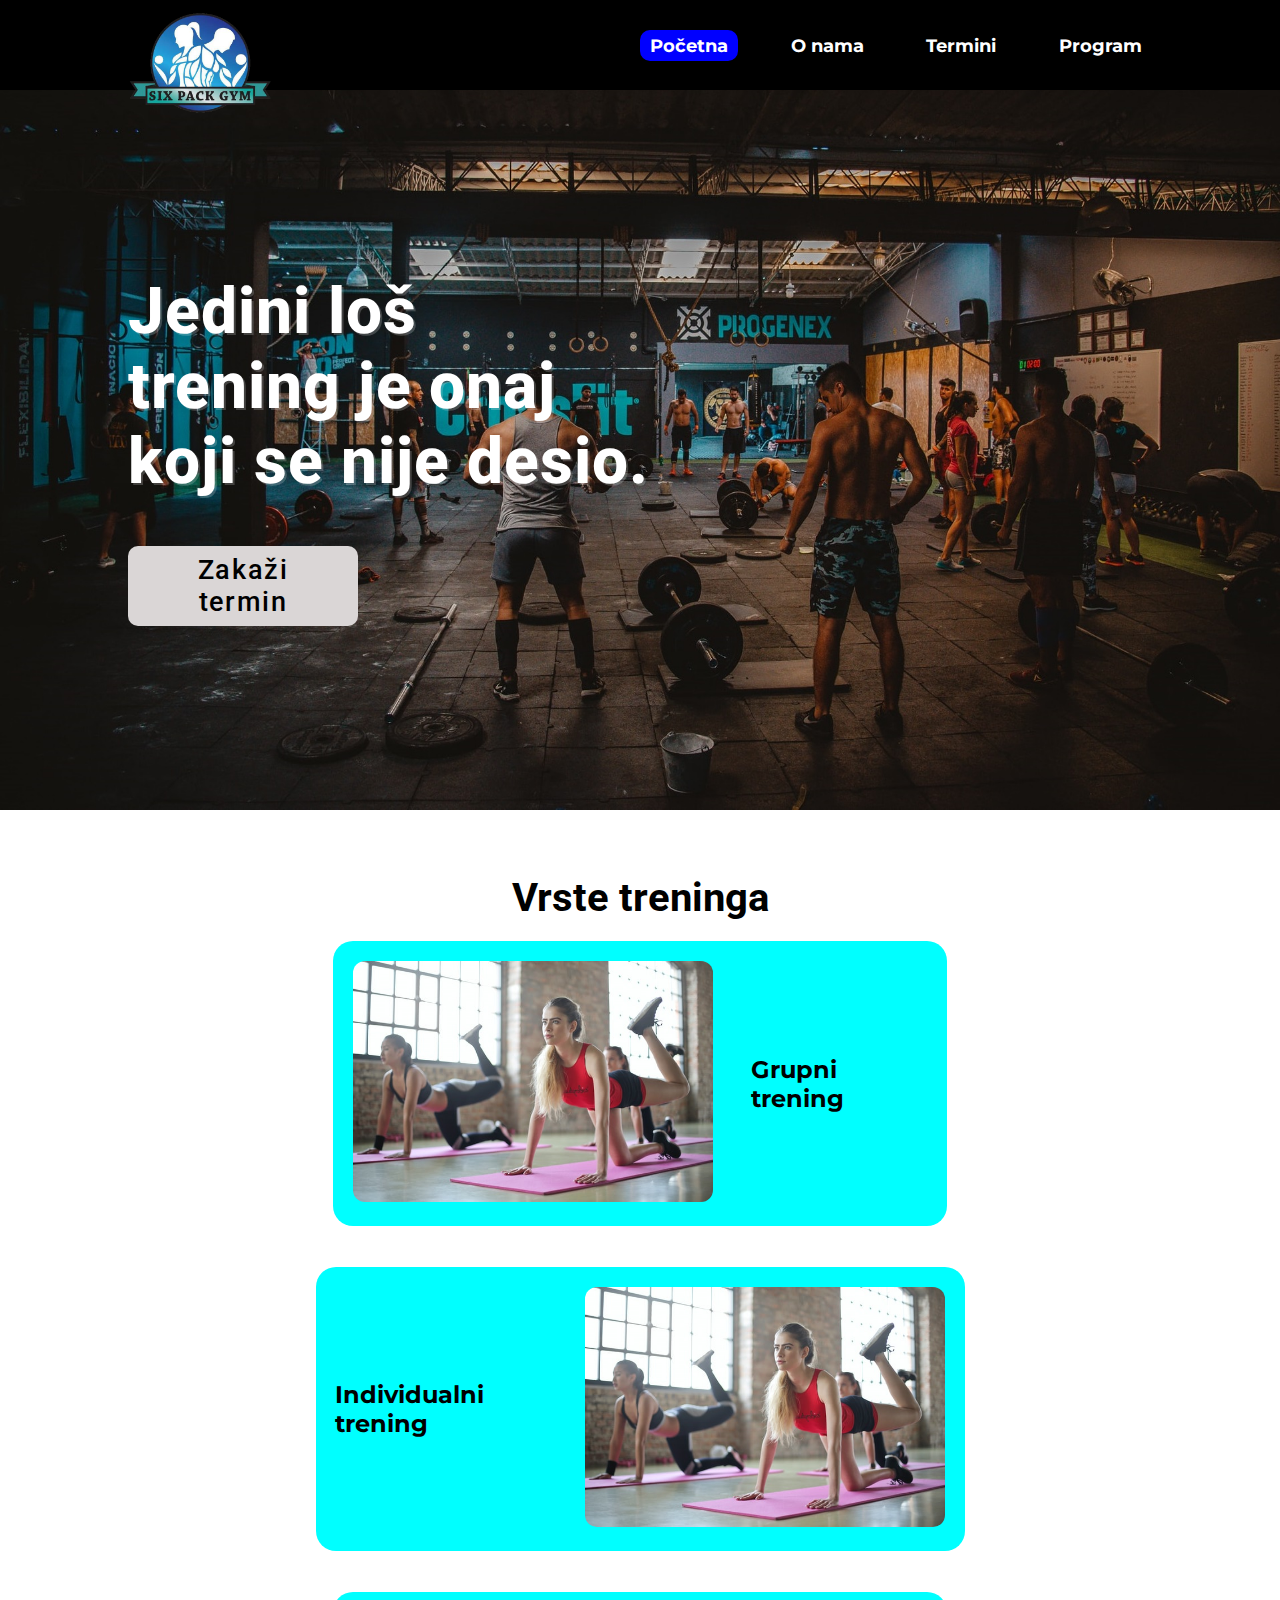
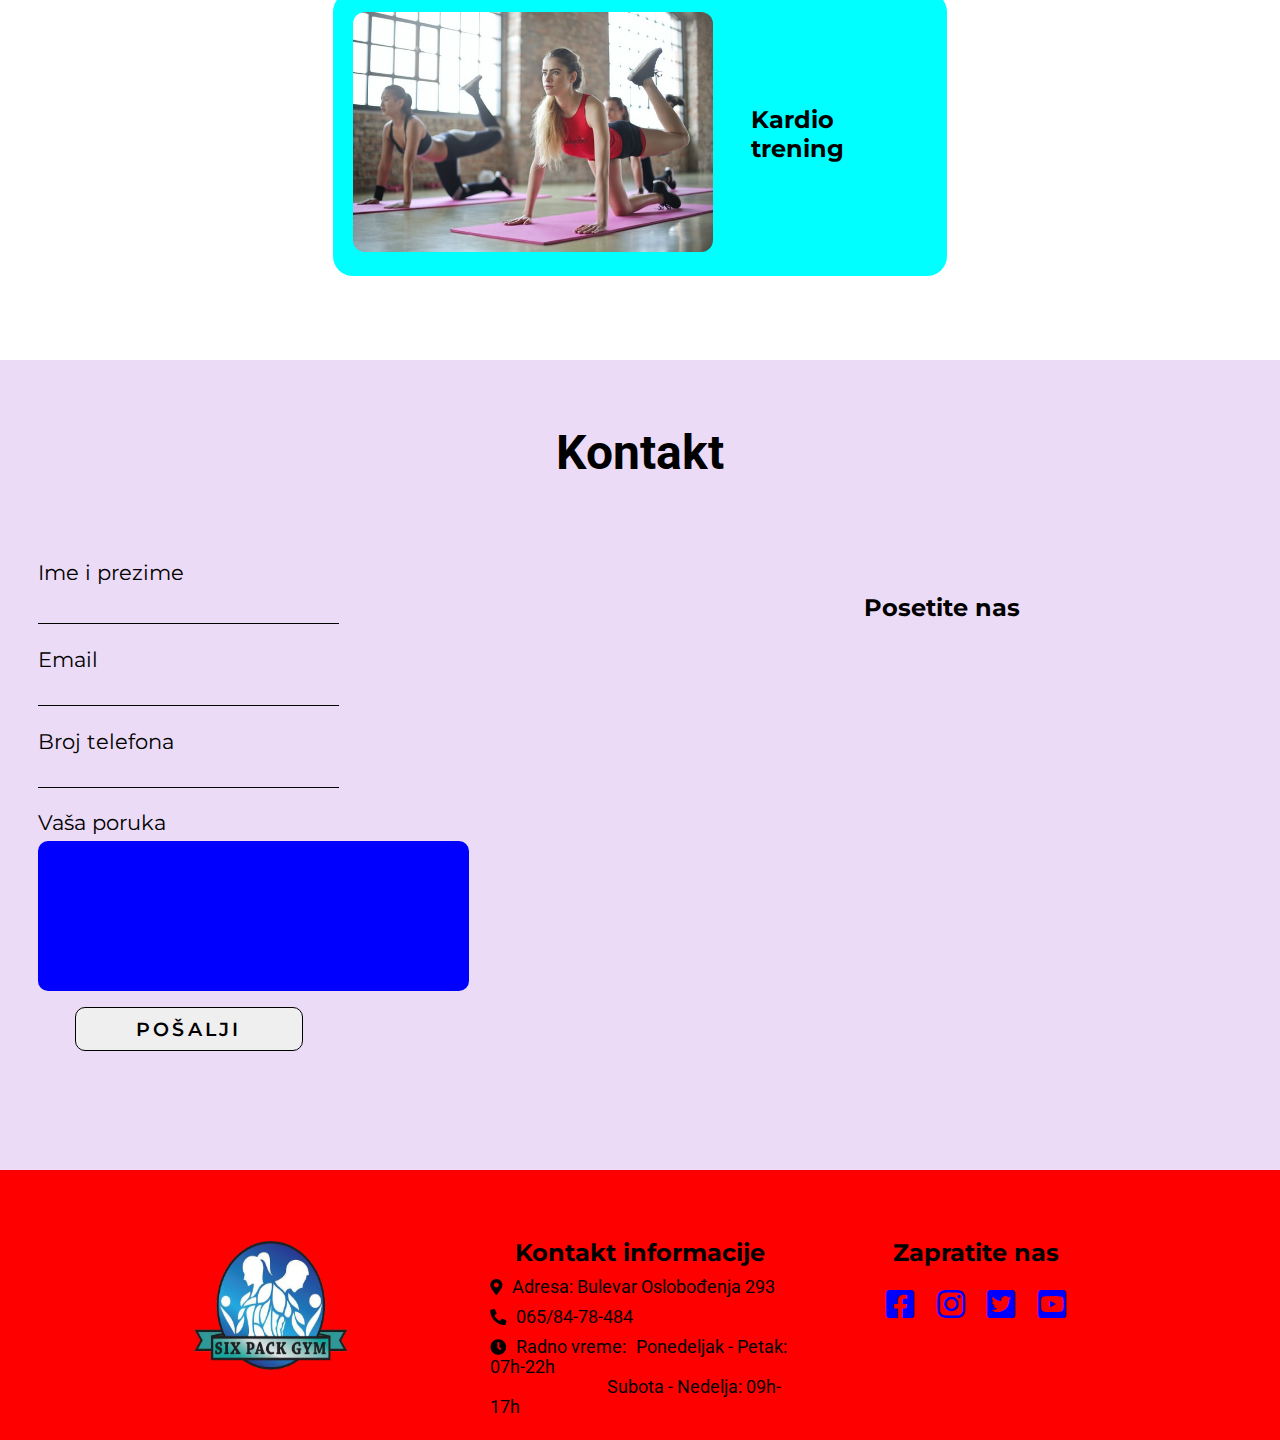
==== commit a4bc7801: "Pocetna + Termini, responzivnost gotova, samo jos stilizacija" ====
--- a/index.html
+++ b/index.html
@@ -19,7 +19,7 @@
         </div>
         <ul class="menu">
             <li><a href="#" class="active">Početna</a></li>
-            <li><a href="./pages/o-nama.html">O nama</a></li>
+            <li><a href="./o-nama.html">O nama</a></li>
             <li><a href="./pages/termini.html">Termini</a></li>
             <li><a href="./pages/program.html">Program</a></li>
         </ul>
@@ -33,11 +33,9 @@
             <div class="text">
                 Jedini loš <br />trening je onaj <br />koji se nije desio.
             </div>
-            <button class="btnFirstSection">Zakaži termin</button>
+            <button class="btnFirstSection"><a href="./pages/termini.html">Zakaži termin</a></button>
         </div>
-        <div class="right">
 
-        </div>
     </div>
     <!----------------- End of first section ----------------->
 
--- a/css/style.css
+++ b/css/style.css
@@ -112,8 +112,7 @@
     background-position: bottom center;
 }
 
-.left,
-.right {
+.left {
     flex: 1;
     display: flex;
     justify-content: center;
@@ -133,16 +132,29 @@
 }
 
 .btnFirstSection {
-    width: 30%;
+    width: 20%;
     margin-top: 4%;
-    /* margin-left: 10%; */
-    font-size: 1.4rem;
+    font-size: 1.7rem;
     padding: 0.5rem 2rem;
     font-family: 'Roboto', sans-serif;
     font-weight: 500;
-    letter-spacing: 0.07rem;
+    letter-spacing: 0.1rem;
     border-radius: 10px;
     border: none;
+    background-color: rgb(218, 214, 214);
+}
+
+.btnFirstSection:hover {
+    border: 1px solid rgb(90, 90, 90);
+    background-color: rgb(168, 166, 166);
+    box-shadow: 0px 1px 1px 1px rgb(151, 150, 150);
+    transform: translateY(-1px);
+    cursor: pointer;
+}
+
+button a {
+    text-decoration: none;
+    color: black;
 }
 
 
@@ -235,7 +247,6 @@
     flex-direction: column;
     justify-content: space-between;
     align-items: flex-start;
-    /* width: 100%; */
 }
 
 .input {
@@ -492,6 +503,28 @@
     cursor: pointer;
 }
 
+.changeUser button {
+    border: none;
+    width: 70%;
+    margin: 5% 15%;
+    padding: 0.4rem 0;
+    border: 1px solid rgb(116, 96, 31);
+    border-radius: 6px;
+    background-color: rgb(182, 157, 77);
+    color: white;
+    font-size: 2rem;
+    letter-spacing: 0.2rem;
+}
+
+.changeUser button:hover {
+    color: white;
+    border: 1px solid rgb(87, 70, 16);
+    background-color: rgb(136, 116, 49);
+    box-shadow: 0px 1px 1px 1px rgb(131, 112, 50);
+    transform: translateY(-1px);
+    cursor: pointer;
+}
+
 
 /* ----------------------------------------- */
 
@@ -504,6 +537,7 @@
     justify-content: center;
     align-items: center;
     padding-top: 10%;
+    height: min-content;
 }
 
 .form #div1,
@@ -516,35 +550,9 @@
     align-items: center;
 }
 
-
-/* .form div {
-    display: flex;
-    flex-direction: column;
-    justify-content: center;
-    align-items: center;
-} */
-
 .inputSpace {
     width: 30%;
-    /* padding: 5% 0 0 15%; */
-}
-
-
-/* #div1 {
-    background-image: linear-gradient(rgb(167, 233, 213), rgb(100, 197, 168));
-}
-
-#div2 {
-    background-image: linear-gradient(rgb(100, 197, 168), rgb(56, 161, 130));
-}
-
-#div3 {
-    background-image: linear-gradient( rgb(56, 161, 130), rgb(28, 134, 102));
-}
-
-#div4 {
-    background-image: linear-gradient(rgb(28, 134, 102), rgb(8, 109, 78));
-} */
+}
 
 
 /* ----------------------------------------- */
@@ -736,12 +744,93 @@
     }
     nav.responsive {
         position: relative;
-        height: 150px;
+        height: 250px;
     }
     nav.responsive ul.menu {
         float: none;
-        display: block;
-        text-align: left;
+        display: flex;
+        flex-direction: column;
+        align-items: flex-end;
+    }
+    nav.responsive ul.menu li {
+        padding: 5% 0;
+        font-size: 1.5rem;
+    }
+    /* ------------------------- */
+    /* pocetna strana */
+    .section1 {
+        width: 100%;
+        height: 40vh;
+        display: flex;
+        align-items: center;
+        background-size: cover;
+        background-repeat: no-repeat;
+        background-position: bottom center;
+    }
+    .left {
+        flex: 1;
+        display: flex;
+        justify-content: center;
+        flex-direction: column;
+        padding-left: 10%;
+    }
+    .left .text {
+        font-size: 2rem;
+    }
+    .btnFirstSection {
+        width: 150px;
+    }
+    /* druga sekcija */
+    .container2 {
+        justify-content: center;
+    }
+    .section2 h1 {
+        font-size: 2rem;
+    }
+    .card {
+        margin: 2% 0;
+    }
+    .card h2 {
+        padding: 3% 0;
+    }
+    /* treca sekcija */
+    .container3 {
+        flex-direction: column;
+        align-items: center;
+        padding: 0;
+    }
+    .contact {
+        width: 60%;
+    }
+    .contact form {
+        flex-direction: column;
+        align-items: center;
+    }
+    .btnContact {
+        margin-bottom: 10%;
+    }
+    .section3 {
+        height: max-content;
+        padding-bottom: 5%;
+    }
+    .map iframe {
+        width: 90vw;
+    }
+    /* --------------FOOTER------------- */
+    .footer-container {
+        height: max-content;
+        flex-direction: column;
+        justify-content: space-around;
+        align-items: center;
+        padding: 5% 0;
+    }
+    .col {
+        width: 100%;
+        height: max-content;
+    }
+    /* ovo znaci da ikonica treba da se izgubi */
+    .col-flex img {
+        display: none;
     }
 }
 
@@ -781,12 +870,68 @@
         font-size: 1.5rem;
     }
     /* -------------------------------- */
+    /* pocetna strana */
+    .section1 {
+        width: 100%;
+        height: 40vh;
+        display: flex;
+        align-items: center;
+        background-size: cover;
+        background-repeat: no-repeat;
+        background-position: bottom center;
+    }
+    .left {
+        flex: 1;
+        display: flex;
+        justify-content: center;
+        flex-direction: column;
+        padding-left: 10%;
+    }
+    .left .text {
+        font-size: 2rem;
+    }
+    .btnFirstSection {
+        width: 150px;
+    }
+    /* druga sekcija */
+    .container2 {
+        justify-content: center;
+    }
+    .section2 h1 {
+        font-size: 2rem;
+    }
+    .card {
+        margin: 2% 0;
+    }
+    .card h2 {
+        padding: 3% 0;
+    }
+    /* treca sekcija */
+    .container3 {
+        flex-direction: column;
+        align-items: center;
+        padding: 0;
+    }
+    .contact {
+        width: 80%;
+    }
+    .contact form {
+        flex-direction: column;
+        align-items: center;
+    }
+    .btnContact {
+        margin-bottom: 10%;
+    }
+    .section3 {
+        height: max-content;
+        padding-bottom: 5%;
+    }
 }
 
 
 /* Medium devices (landscape tablets, 768px and up) */
 
-@media only screen and (min-width: 768px)and (max-width: 992px) {
+@media only screen and (min-width: 768px) and (max-width: 992px) {
     /* vezano za stranicu TERMINI */
     .inputSpace {
         width: 50%;
@@ -818,14 +963,87 @@
         padding: 5% 0;
         font-size: 1.5rem;
     }
+    /* ----------------------POCETNA STRANA----------------- */
+    /* druga sekcija */
+    .section2 h1 {
+        font-size: 2.5rem;
+    }
+    .card {
+        flex-direction: row;
+        margin: 2% 1%;
+        width: 90%;
+    }
+    .card:nth-of-type(odd) {
+        flex-direction: row;
+    }
+    .card:nth-of-type(even) {
+        flex-direction: row-reverse;
+    }
+    .card h2 {
+        padding: 2% 3%;
+    }
+    /* treca sekcija */
+    .container3 {
+        flex-direction: column;
+        align-items: center;
+        padding: 0;
+    }
+    .contact {
+        width: 80%;
+    }
+    .contact form {
+        width: 100%;
+        flex-direction: column;
+        align-items: center;
+    }
+    .contact form input {
+        width: 70%;
+    }
+    .btnContact {
+        margin-bottom: 10%;
+    }
+    .section3 {
+        height: max-content;
+        padding-bottom: 5%;
+    }
 }
 
 
 /* Large devices (laptops/desktops, 992px and up) */
 
-@media only screen and (min-width: 992px) and (max-width: 1200px) {
+@media only screen and (min-width: 992px) and (max-width: 1550px) {
     /* vezano za stranicu TERMINI */
     .inputSpace {
         width: 40%;
     }
+    /* ----------------------POCETNA STRANA----------------- */
+    /* druga sekcija */
+    .section2 h1 {
+        font-size: 2.5rem;
+    }
+    .container2 {
+        flex-direction: column;
+        align-items: center;
+    }
+    .card {
+        flex-direction: row;
+        justify-content: center;
+        margin: 2% 1%;
+        min-width: 60%;
+        width: max-content;
+    }
+    .card:nth-of-type(odd) {
+        flex-direction: row;
+    }
+    .card:nth-of-type(even) {
+        flex-direction: row-reverse;
+    }
+    .card h2 {
+        padding: 2% 3%;
+    }
+    /* treca sekcija - kontakt */
+    .container3 {
+        justify-content: space-between;
+        padding: 0 3%;
+    }
 }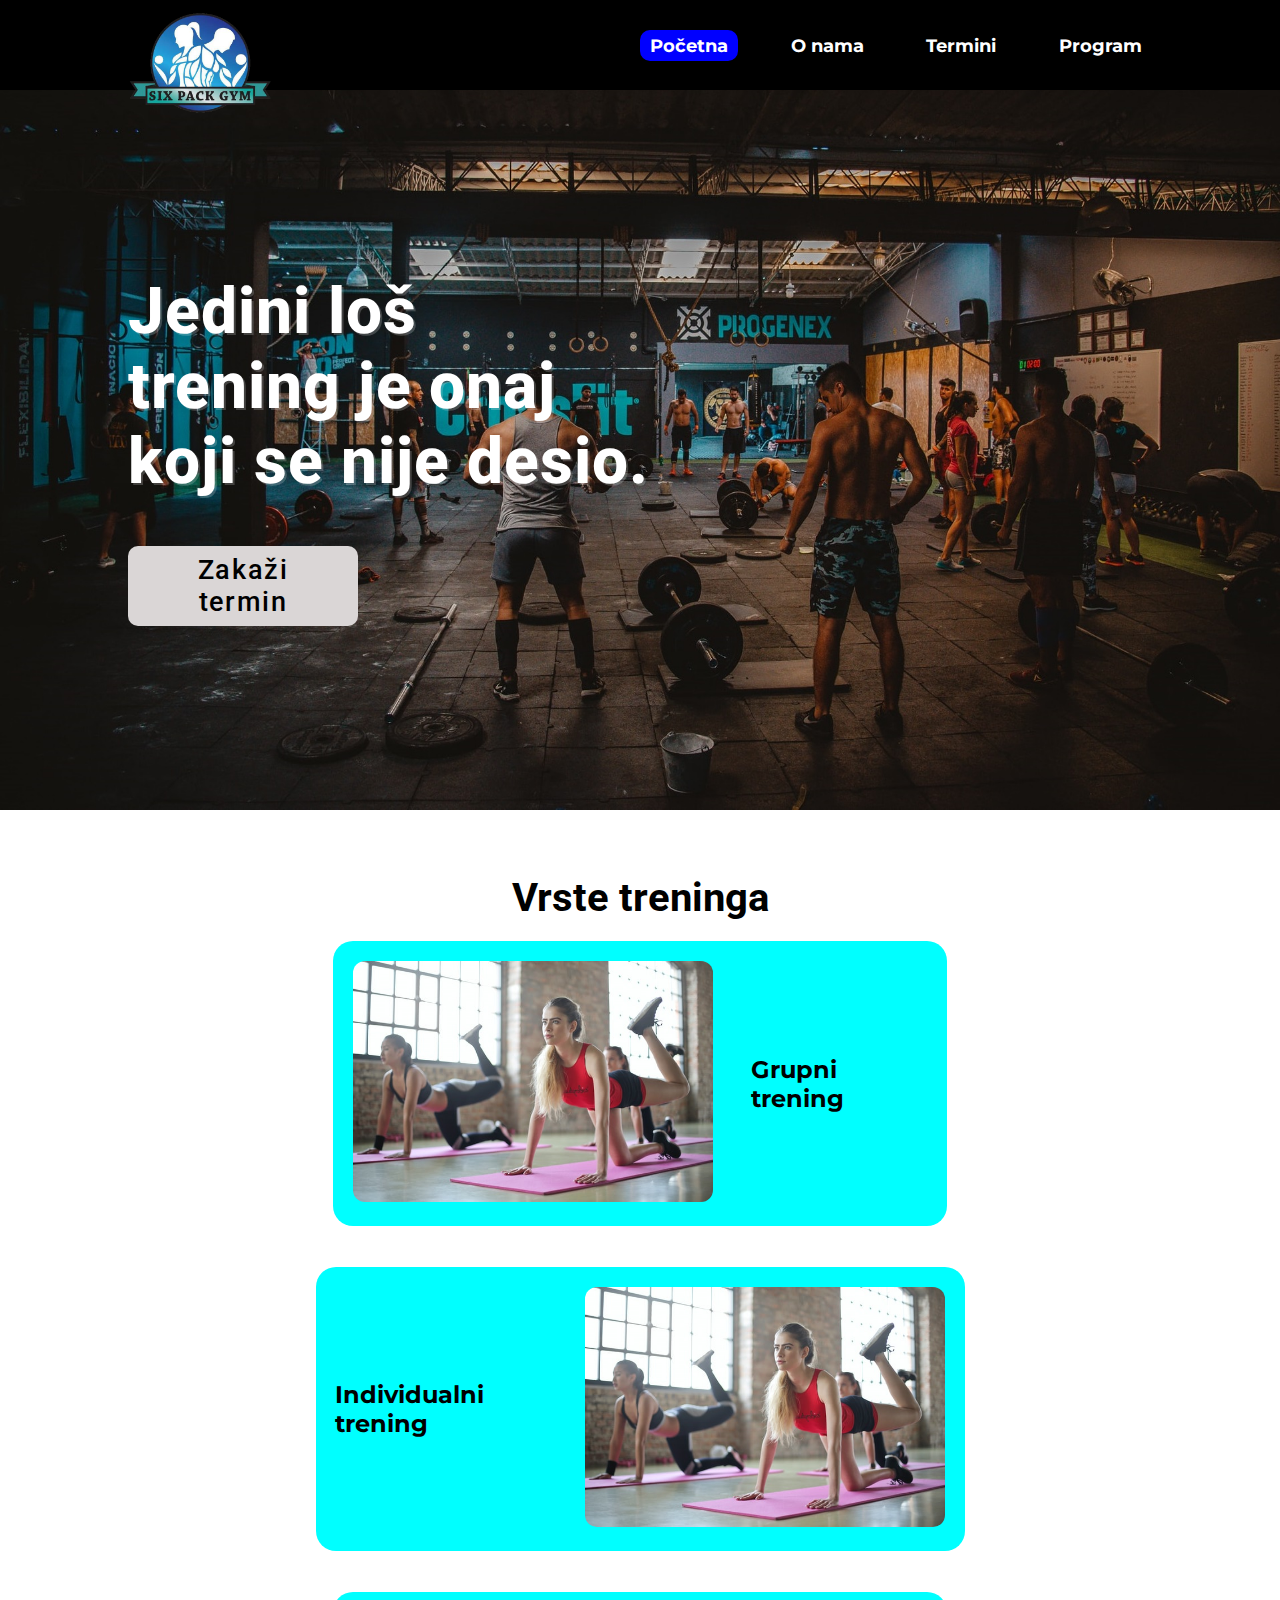
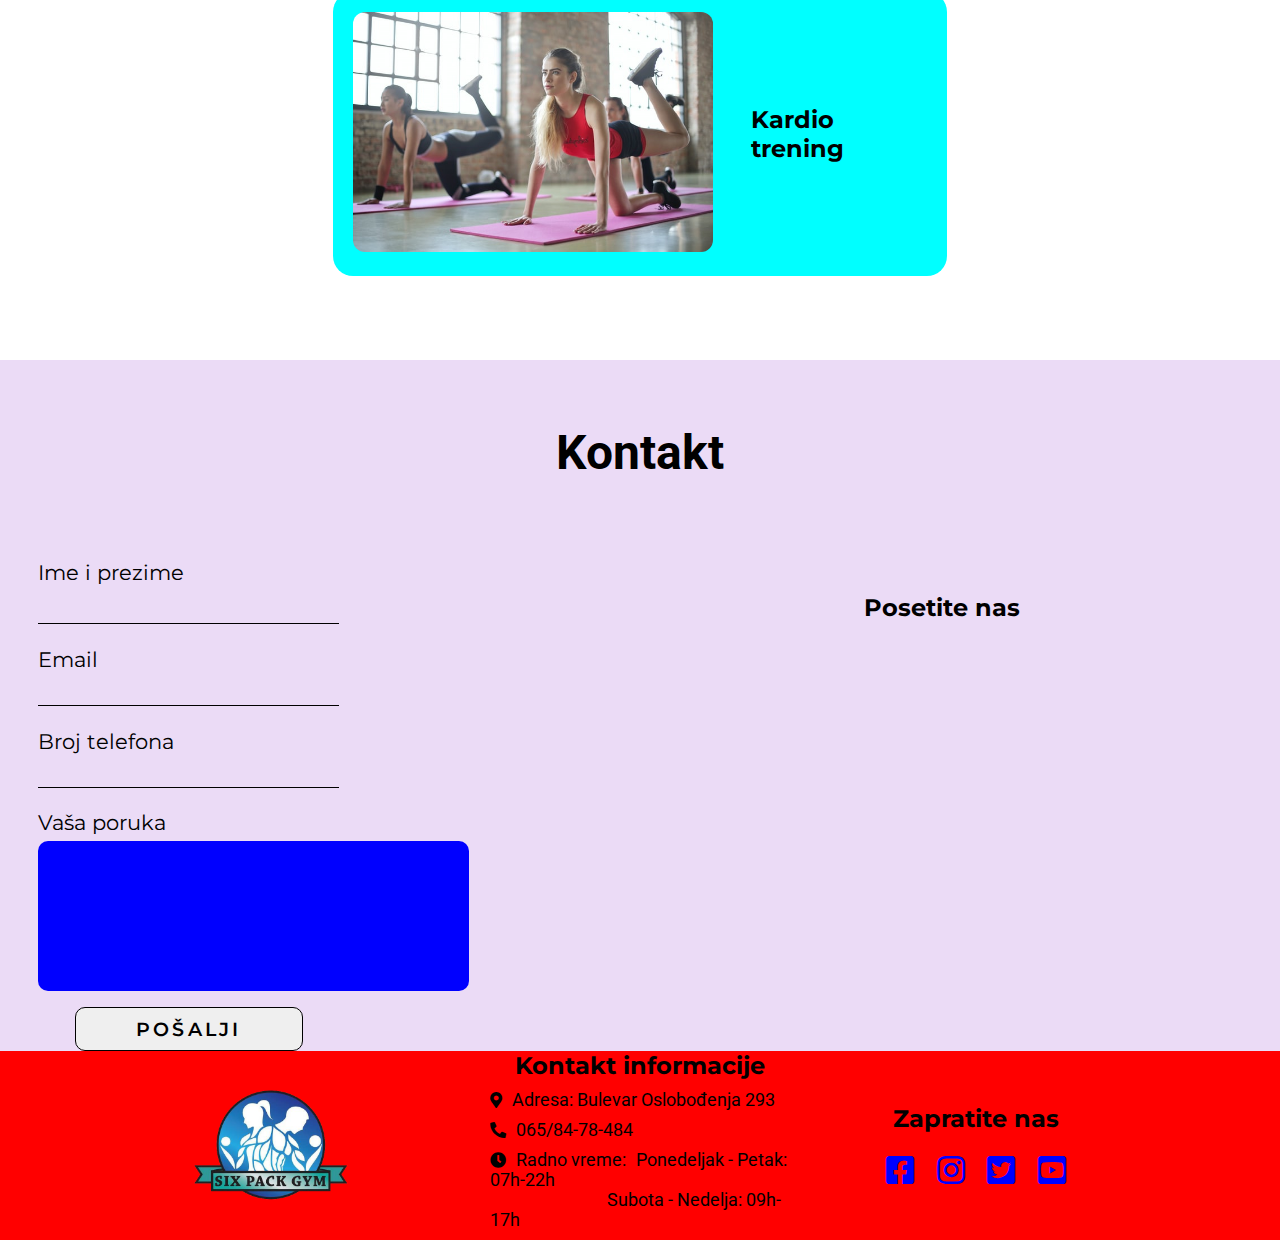
==== commit 916ffb64: "Marko commit, sredjena stranica" ====
--- a/index.html
+++ b/index.html
@@ -19,9 +19,9 @@
         </div>
         <ul class="menu">
             <li><a href="#" class="active">Početna</a></li>
-            <li><a href="./o-nama.html">O nama</a></li>
-            <li><a href="./pages/termini.html">Termini</a></li>
-            <li><a href="./pages/program.html">Program</a></li>
+            <li><a href="o-nama.html">O nama</a></li>
+            <li><a href="pages/termini.html">Termini</a></li>
+            <li><a href="pages/program.html">Program</a></li>
         </ul>
         <a href="#" class="icon" onclick="myFunction()">&#x2630;</a>
     </nav>
--- a/css/style.css
+++ b/css/style.css
@@ -21,6 +21,7 @@
     top: 0;
     height: 10vh;
     background-color: #000;
+    z-index: 11;
 }
 
 .logo img {
@@ -217,7 +218,7 @@
 /* ---------- Third section ---------- */
 
 .section3 {
-    height: 90vh;
+    height: max-content;
     background-color: rgba(177, 113, 219, .25);
 }
 
@@ -321,7 +322,7 @@
 /* ---------- Footer ---------- */
 
 footer {
-    height: 30vh;
+    height: max-content;
 }
 
 .footer-container {
@@ -702,8 +703,240 @@
     letter-spacing: 0.1rem;
 }
 
+/*============================================================================================================================================================ */
+/* ===================================================================== POCETAK CSS-A ZA O NAMA =============================================== */
+/* ============================================================================================================================================================ */
+/* -------------- O Nama ------------------- */
+/* ----------- Div 1 ---------------*/
+.div1onama{
+    margin-top: 0;
+    margin-bottom: 0;
+    background-image: linear-gradient(37deg, rgba(36,185,240,1) 0%, rgba(255,255,255,1) 100%);
+    height: auto;
+    
+    /* Podeljena prva sekcija i boja pozadine */
+}
+.div1onama h1{
+    margin: 0;
+    text-align: center;
+    font-family: Cambria, Cochin, Georgia, Times, 'Times New Roman', serif;
+    font-size: 40px;
+    color: white;
+    margin-bottom: 0;
+}
+
+
+.container1onama{
+    display: flex;
+    justify-content:space-around ;
+    align-items: center;
+    margin-top: 0;
+    margin-left: 0;
+    flex-wrap: wrap;
+    margin-top: 0;
+    max-height: 100%;
+    min-width: 100%;
+    max-width: 100%;
+}
+.container11onama{
+    width:40%;
+    height: 100%;
+}
+.container12onama img{
+  width: 15rem;
+  height: 15rem;
+  padding-bottom: 8%;
+}
+#h21Div1onama{
+    padding-top:4% ;
+    font-size: 32px;
+    color: white;
+    margin-bottom: 0%;
+}
+#p1Div1onama{
+    
+    font-size: 21px;
+    color: white;
+    width: 45vw;
+    margin-top:0px;
+    padding-bottom: 8%;
+}
+/* Div 2 */
+.div2onama{
+    background-image: linear-gradient(294deg, rgba(36,185,240,1) 0%, rgba(255,255,255,1) 100%);
+    margin: 0;
+    margin-top: 0;
+    /* height: 370px; */
+    height: auto;
+}
+
+
+.container2onama{
+    display: flex;
+    justify-content:space-evenly ;
+    align-items: center;
+    margin-top: 0;
+    flex-wrap: wrap-reverse;
+
+}
+#h21Div2onama{
+    margin-top:0 ;
+    margin-bottom: 4%;
+    margin-left: 20%;
+    font-size: 32px;
+    color: white;
+    padding-top: 15%;
+}  
+.container2onama img{
+    position: static;
+    width: 15rem;
+    height: 15rem;
+    border-radius: 20px;   
+}
+#p1Div2onama{
+    margin-top:0 ;
+    margin-left: 20%;
+    font-size: 21px;
+    width: 45vw;
+    color: white;
+    padding-bottom: 50px;
+    margin-bottom: 50px;
+}
+/* Div 3 */
+.div3onama{
+    margin-top: 0;
+    margin-bottom: 0;
+    background-image: linear-gradient(37deg, rgba(36,185,240,1) 0%, rgba(255,255,255,1) 100%);
+    height: auto;
+}
+
+.container3onama {
+    display: flex;
+    justify-content:space-evenly ;
+    align-items: center;
+    margin-top: 0;
+    flex-wrap: wrap;
+    
+}
+.container3onama img{
+    width: 15rem;
+    height: 15rem;
+   
+}
+#h21Div3onama{
+    margin-top: 0; 
+    font-size: 32px;
+    color: white;
+    padding-top: 7%;   
+}
+#p1Div3onama{
+    font-size: 21px;
+    color: white;
+    width: 45vw;
+    margin-bottom: 0;
+    padding-bottom: 10%;
+}
+/* Div 4 */
+.div4onama{
+    margin-top: 0;
+    height: auto;
+    background-image:linear-gradient(to bottom, rgba(36,185,240,1) 80%, rgba(255,255,255,1) 100%);
+    
+    
+}
+#h21Div4onama{
+    text-align: center;
+    font-size: 38px;
+    margin-top: 0;
+    color: white;
+    margin-bottom: 3%;
+}
+
+/* ============================================================================================================================================================ */
+/* ===================================================================== KRAJ CSS-A ZA O NAMA =============================================== */
+/* ============================================================================================================================================================ */
+
 
 /* ----------------------------------------- */
+
+/* ===========================================================================================================
+=========================== CSS ZA PROGRAM =================================================================
+======================================================================================================= */
+
+.program-body {
+    background: #1789FC;
+    background-image: url("../img/background-program.jpg");
+    background-position: center;
+    background-size: cover;
+}
+.program {
+    text-align: center;
+    font-family: 'Roboto', sans-serif;
+    letter-spacing: 0.3rem;
+    font-size: 3rem;
+    /* padding-bottom: 10vh; */
+    padding-top: 5vh;
+}
+.container-program {
+    background: #296EB4;
+    display: flex;
+    justify-content: space-around;
+    align-items: center;
+    flex-direction: row;
+    margin: 5% 15%;
+    /* border: 1px solid #000; */
+    border-radius: 10px;
+}
+.container-program img {
+    width: 30%;
+    margin: 2% 0;
+    /* border-radius: 20px; */
+}
+.desc {
+    display: flex;
+    justify-content: right;
+    align-items: flex-start;
+    flex-direction: column;
+    width: 60%;
+}
+.desc h2 {
+    font-family: "Montserrat", sans-serif;
+    font-size: 2rem;
+    color: #fff;
+    letter-spacing: 0.3rem  ;
+}
+.desc p {
+    font-family: "Roboto", sans-serif;
+    font-size: 1.4rem;
+    padding: 6% 0;
+    color: #fff;
+}
+.desc button {
+    font-family: "Montserrat", sans-serif;
+    font-size: 1.2rem;
+    font-weight: 600;
+    padding: 1.5% 4%;
+    border-radius: 10px;
+    border: none;
+    outline: none;
+    cursor: pointer;
+    background: #FDB833;
+    /* transform: scale(1.2); */
+}
+.desc button:hover {
+    background: #FFD07B;
+    border: 1px solid #000;
+    transform: scale(1.1);
+    transition-duration: 0.5s;
+}
+.desc button a {
+    text-decoration: none;
+    color: #000;
+}
+
+/* ===============================================================================================
+======================== KRAJ CSS-a ZA PROGRAM ====================================================
+=============================================================================================== */
 
 
 /* Media query ---- RESPONZIVNOST */
@@ -832,6 +1065,94 @@
     .col-flex img {
         display: none;
     }
+    /* ========================================= O Nama =============================================== */
+    /* prva sekcija*/
+    .div1onama{
+        background-image: linear-gradient(135deg, rgba(36,185,240,1) 0%, rgba(255,255,255,1) 100%);
+        
+    }
+    .container1onama{
+        flex-direction: column;
+        
+    }
+    .container1onama img{
+        height: 10rem;
+        width: 10rem;
+    }
+    .container11onama{
+        width: 90%;
+    }
+    #h21Div1onama{
+        text-align: center;
+    }
+    #p1Div1onama{
+        padding-top:5%;
+       text-align:justify;
+        font-size: 16px;
+        width: 100%;
+        
+    }
+
+    /* druga sekcija*/
+    .div2onama{
+        background-image: linear-gradient(228deg, rgba(36,185,240,1) 0%, rgba(255,255,255,1) 100%);
+    }
+
+    .container2onama{
+        flex-direction: column;
+    }
+    .container2onama img{
+        height: 10rem;
+        width: 10rem;   
+    }
+
+    .container22onama{
+        order:2;
+        padding-bottom: 15%;
+    }
+    .container21onama{
+        order:1;
+        width: 90%;
+    }
+    #h21Div2onama{
+        text-align: center;
+        margin-left: 0;
+    }
+    #p1Div2onama{
+        padding-top:5%;
+       text-align:justify;
+        font-size: 16px;
+        width: 100%;
+        margin-left: 0;
+        
+    }
+
+    /* treca sekcija*/
+    .div3onama{
+        background-image: linear-gradient(135deg, rgba(36,185,240,1) 0%, rgba(255,255,255,1) 100%);
+    }
+    .container3onama{
+        flex-direction: column;
+    }
+    .container3onama img{
+        height: 10rem;
+        width: 10rem;
+    }
+    .container31onama{
+        width: 90%;
+    }
+    #h21Div3onama{
+        text-align: center;
+    }
+    #p1Div3onama{
+        padding-top:5%;
+       text-align:justify;
+        font-size: 16px;
+        width: 100%;
+        
+    }
+    /* ================================================ Kraj za O nama =========================================================== */
+ 
 }
 
 
@@ -926,6 +1247,100 @@
         height: max-content;
         padding-bottom: 5%;
     }
+
+    
+
+
+    /* ======================================== O Nama ============================================= */
+    
+    /* prva sekcija*/
+    .div1onama{
+        background-image: linear-gradient(135deg, rgba(36,185,240,1) 0%, rgba(255,255,255,1) 100%);
+    }
+    .container1onama{
+        flex-direction: column;
+
+        
+    }
+    .container1onama img{
+        height: 10rem;
+        width: 10rem;
+    }
+    .container11onama{
+        width: 90%;
+        justify-content: center;
+    }
+    #h21Div1onama{
+        text-align: center;
+    }
+    #p1Div1onama{
+        padding-top:5%;
+       text-align:justify;
+        font-size: 16px;
+        width: 100%;
+        
+    }
+
+    /* druga sekcija*/
+    .div2onama{
+        background-image: linear-gradient(228deg, rgba(36,185,240,1) 0%, rgba(255,255,255,1) 100%);
+    }
+
+    .container2onama{
+        flex-direction: column;
+    }
+    .container2onama img{
+        height: 10rem;
+        width: 10rem;   
+    }
+
+    .container22onama{
+        order:2;
+        padding-bottom: 15%;
+    }
+    .container21onama{
+        order:1;
+        width: 90%;
+    }
+    #h21Div2onama{
+        text-align: center;
+        margin-left: 0;
+    }
+    #p1Div2onama{
+        padding-top:5%;
+       text-align:justify;
+        font-size: 16px;
+        width: 100%;
+        margin-left: 0;
+        
+    }
+
+    /* treca sekcija*/
+    .div3onama{
+        background-image: linear-gradient(135deg, rgba(36,185,240,1) 0%, rgba(255,255,255,1) 100%);
+    }
+    .container3onama{
+        flex-direction: column;
+    }
+    .container3onama img{
+        height: 10rem;
+        width: 10rem;
+    }
+    .container31onama{
+        width: 90%;
+    }
+    #h21Div3onama{
+        text-align: center;
+    }
+    #p1Div3onama{
+        padding-top:5%;
+       text-align:justify;
+        font-size: 16px;
+        width: 100%;
+        
+    }
+    /* ================================= Kraj za O nama================================= */
+
 }
 
 
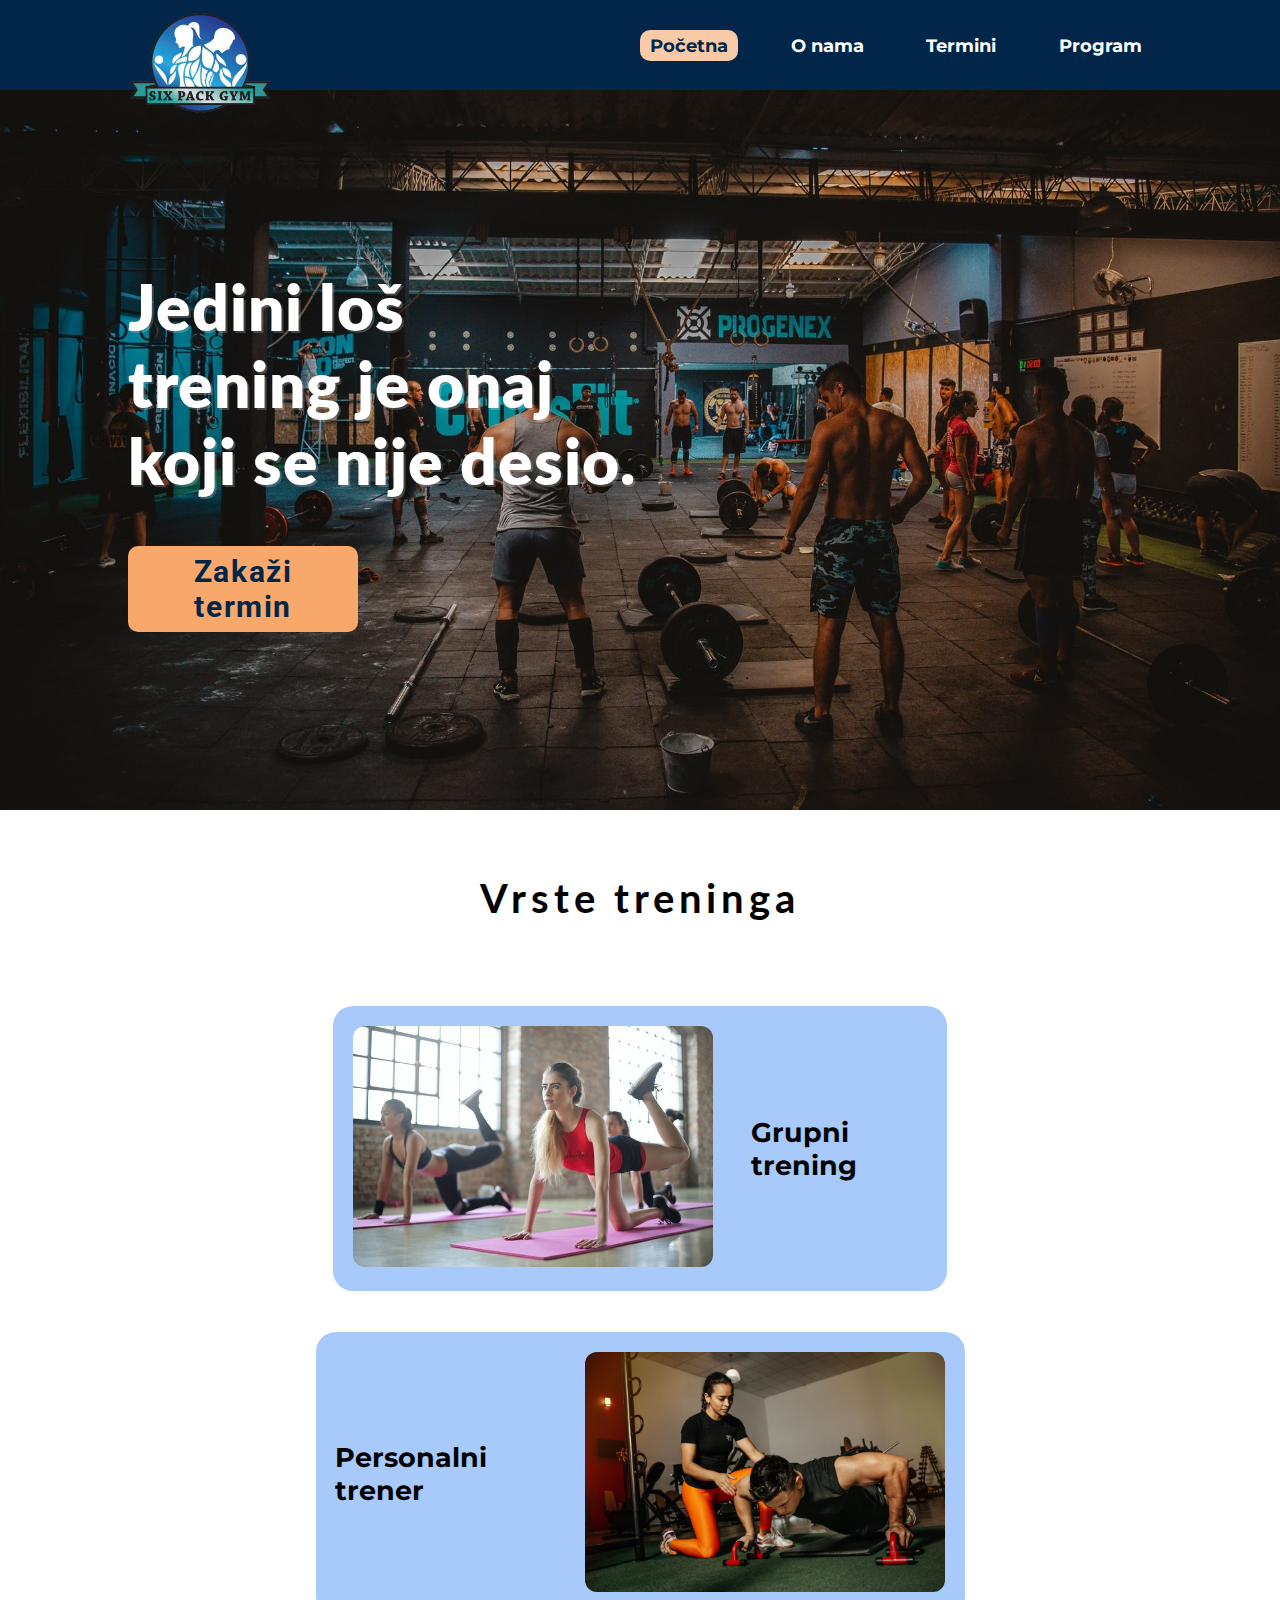
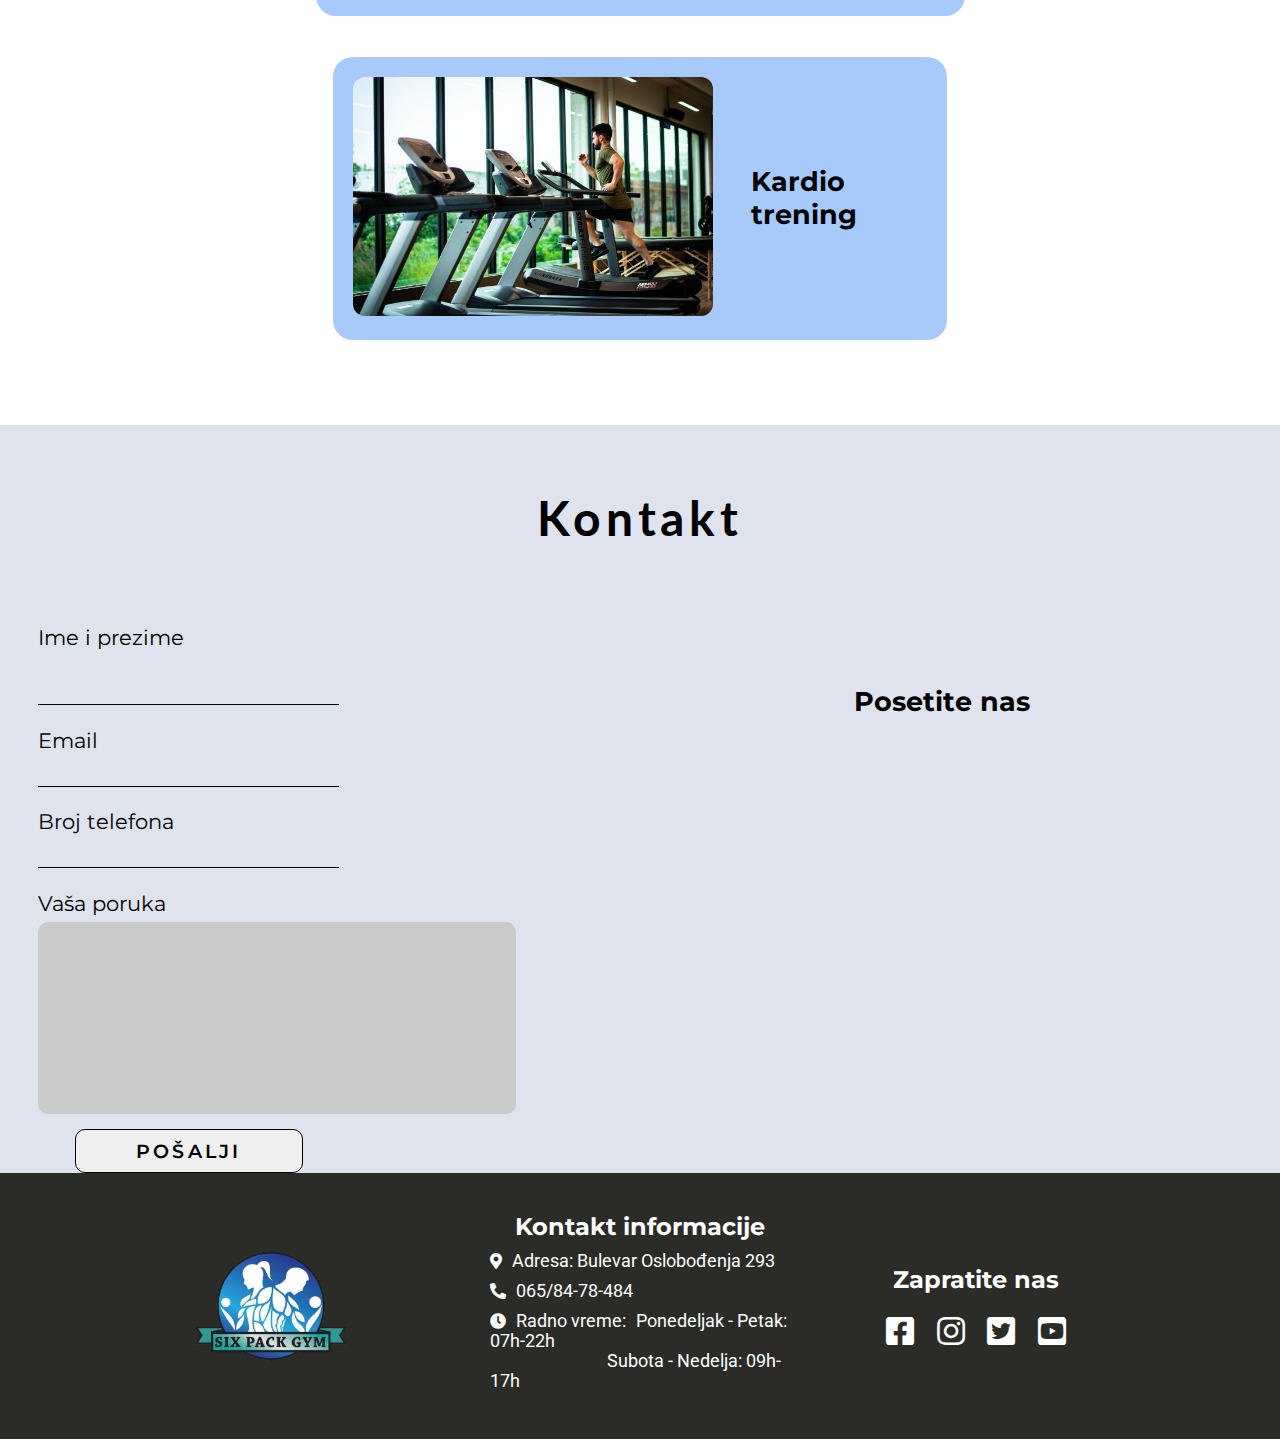
==== commit 5e8aea45: "Zavrsni commit" ====
--- a/index.html
+++ b/index.html
@@ -49,11 +49,11 @@
                 <h2>Grupni trening</h2>
             </div>
             <div class="card">
-                <a href="pages/program.html"><img src="img/group-training.jpg" alt="grupni-trening" width="400px"></a>
-                <h2>Individualni trening</h2>
+                <a href="pages/program.html"><img src="img/personal-trainer.jpg" alt="personalni-trener" width="400px"></a>
+                <h2>Personalni trener</h2>
             </div>
             <div class="card">
-                <a href="pages/program.html"><img src="img/group-training.jpg" alt="grupni-trening" width="400px"></a>
+                <a href="pages/program.html"><img src="img/cardio.jpg" alt="kardio" width="400px"></a>
                 <h2>Kardio trening</h2>
             </div>
         </div>
@@ -73,7 +73,7 @@
                     <label for="contact-phone">Broj telefona</label>
                     <input class="input" type="tel" id="contact-phone" name="contact-phone" pattern="[0-9]{​​​​​3}​​​​​-[0-9]{​​​​​2}​​​​​-[0-9]{​​​​​3}​​​​​">
                     <label for="contact-message">Vaša poruka</label>
-                    <textarea name="contact-message" id="" cols="52" rows="10"></textarea>
+                    <textarea name="contact-message" id="" cols="30" rows="6"></textarea>
                     <input class="btnContact" type="submit" value="Pošalji">
                 </form>
             </div>
--- a/css/style.css
+++ b/css/style.css
@@ -1,13 +1,15 @@
 @import url('https://fonts.googleapis.com/css2?family=Montserrat&display=swap');
 @import url('https://fonts.googleapis.com/css2?family=Roboto&display=swap');
 @import url('https://fonts.googleapis.com/css2?family=Open+Sans&display=swap');
+@import url('https://fonts.googleapis.com/css2?family=Lato&display=swap');
 * {
     margin: 0;
     padding: 0;
-    /* font-size: 10px; */
     box-sizing: border-box;
 }
-
+html, body {
+    overflow-x: hidden;
+}
 
 /* ---------- Navbar ---------- */
 
@@ -16,11 +18,11 @@
     justify-content: space-between;
     align-items: center;
     padding: 0 10%;
-    background-color: transparent;
+    /* background-color: transparent; */
     position: sticky;
     top: 0;
     height: 10vh;
-    background-color: #000;
+    background-color:#012649;
     z-index: 11;
 }
 
@@ -56,12 +58,13 @@
 
 .menu li a.active,
 .menu li a:hover {
-    background: blue;
-    color: #fff;
+    background:#f9caa7;
+    color: #012649;
 }
 
 .black {
-    background: rgba(0, 0, 0, .7);
+    background: #03396c;
+    opacity: .7;
     transition: 1s all;
 }
 
@@ -122,7 +125,7 @@
 }
 
 .text {
-    font-family: 'Roboto', sans-serif;
+    font-family: 'Lato', sans-serif;
     color: #fff;
     font-size: 4rem;
     /* padding-top: 5%; */
@@ -135,27 +138,29 @@
 .btnFirstSection {
     width: 20%;
     margin-top: 4%;
-    font-size: 1.7rem;
+    font-size: 1.9rem;
     padding: 0.5rem 2rem;
     font-family: 'Roboto', sans-serif;
-    font-weight: 500;
+    font-weight: 700;
     letter-spacing: 0.1rem;
     border-radius: 10px;
     border: none;
-    background-color: rgb(218, 214, 214);
+    background-color: #f8a86b;
 }
 
 .btnFirstSection:hover {
     border: 1px solid rgb(90, 90, 90);
-    background-color: rgb(168, 166, 166);
+    background-color: #f69042;
     box-shadow: 0px 1px 1px 1px rgb(151, 150, 150);
-    transform: translateY(-1px);
+    /* transform: translateY(-1px); */
     cursor: pointer;
+    transform: scale(1.1);
+    transition-duration: 0.5s;
 }
 
 button a {
     text-decoration: none;
-    color: black;
+    color: #012649;
 }
 
 
@@ -168,7 +173,9 @@
     font-size: 3rem;
     text-align: center;
     padding-top: 5%;
-    font-family: 'Roboto', sans-serif;
+    padding-bottom: 5%;
+    font-family: 'Lato', sans-serif;
+    letter-spacing: 0.3rem;
     /* height: 80vh; */
 }
 
@@ -197,7 +204,7 @@
     flex-direction: column;
     align-items: center;
     border-radius: 20px;
-    background-color: aqua;
+    background-color: #a8cafa;
     /* color: #fff; */
 }
 
@@ -209,6 +216,7 @@
 .card h2 {
     padding: 10% 0;
     font-family: 'Montserrat', sans-serif;
+    font-size: 1.7rem;
 }
 
 
@@ -219,7 +227,7 @@
 
 .section3 {
     height: max-content;
-    background-color: rgba(177, 113, 219, .25);
+    background-color:#dfe3ee;
 }
 
 .container3 {
@@ -227,14 +235,17 @@
     justify-content: space-around;
     align-items: center;
     flex-direction: row;
-    padding: 0 10%;
+    padding-left: 10%;
+    padding-right: 10%;
+    padding-bottom: 5%;
     flex-wrap: wrap;
 }
 
 .section3 h1 {
     font-size: 3rem;
     text-align: center;
-    font-family: 'Roboto', sans-serif;
+    font-family: 'Lato', sans-serif;
+    letter-spacing: 0.3rem;
     padding-bottom: 5%;
     padding-top: 5%;
 }
@@ -276,9 +287,12 @@
 
 .contact form textarea {
     resize: none;
-    background-color: blue;
+    background-color: #cacaca;
     border: none;
     border-radius: 10px;
+    outline: none;
+    font-size: 1.5rem;
+    padding: 5%;
 }
 
 .btnContact {
@@ -297,8 +311,8 @@
 }
 
 .btnContact:hover {
-    background-color: blue;
-    color: white;
+    background-color: rgb(1, 182, 16);
+    color: #000;
 }
 
 .map {
@@ -313,6 +327,7 @@
     font-family: 'Montserrat', sans-serif;
     margin-bottom: 5%;
     padding-top: 0;
+    font-size: 1.7rem;
 }
 
 
@@ -327,12 +342,12 @@
 
 .footer-container {
     height: 100%;
-    background-color: red;
+    background-color: #2b2b28;
     display: flex;
     justify-content: space-between;
     align-items: center;
-    padding-left: 15%;
-    padding-right: 15%;
+    padding: 3% 15%;
+    color: #fff;
 }
 
 .col {
@@ -370,12 +385,12 @@
 
 .list-footer li span a {
     text-decoration: none;
-    color: #000;
+    color: #fff;
 }
 
 .icon {
     width: 100%;
-    color: blue;
+    color: #fff;
     flex-basis: auto;
 }
 
@@ -410,13 +425,14 @@
 /* STILOVI ZA STRANICU <<TERMINI>> */
 
 .pageTermini {
-    height: 100vh;
+    /* height: 100vh; */
     /* height: 100%; */
-    background-image: linear-gradient(rgb(57, 121, 194), rgb(170, 206, 240));
+    background-image: linear-gradient(217deg, #2193b0 0%, #6dd5ed 100%);
     background-size: cover;
     background-position: absolute;
     background-repeat: no-repeat;
     background-attachment: fixed;
+    margin: 0;
 }
 
 
@@ -426,35 +442,6 @@
     visibility: hidden;
     height: 0;
 }
-
-
-/* ----------------------------------------- */
-
-
-/* u ovom delu se nalazi stilizacija NAVBARA */
-
-nav {
-    display: flex;
-    justify-content: space-between;
-    align-items: center;
-    padding: 0 10%;
-    background-color: transparent;
-    position: sticky;
-    top: 0;
-    height: 10vh;
-    background-color: #000;
-}
-
-.logo img {
-    /* height: 15vh; */
-    cursor: pointer;
-    min-height: 16vh;
-    max-height: 16vh;
-    padding-top: 20%;
-}
-
-
-/* ----------------------------------------- */
 
 
 /* u ovom delu se nalazi stilizacija dugmica */
@@ -541,7 +528,7 @@
     height: min-content;
 }
 
-.form #div1,
+#div1,
 #div2,
 #div3,
 #div4 {
@@ -626,17 +613,18 @@
     width: 100%;
     text-align: center;
     /* margin-bottom: 15px; */
-    line-height: 2rem;
-    font-size: 1.5rem;
+    line-height: 3rem;
+    font-size: 2rem;
+    letter-spacing: 0.2rem;
 }
 
 .form #div2 .inputSpace #radioinputs {
     display: flex;
     flex-direction: row;
     /* mozda ove ne treba ovako .... */
-    margin-left: -10%;
+    /* margin-left: -10%; */
     padding-top: 3%;
-    width: 120%;
+    /* width: 120%; */
     justify-content: space-between;
     align-items: center;
     margin-bottom: 5%;
@@ -711,7 +699,7 @@
 .div1onama{
     margin-top: 0;
     margin-bottom: 0;
-    background-image: linear-gradient(37deg, rgba(36,185,240,1) 0%, rgba(255,255,255,1) 100%);
+    background-image: linear-gradient(37deg, #2193b0 0%, #6dd5ed 100%);
     height: auto;
     
     /* Podeljena prva sekcija i boja pozadine */
@@ -719,10 +707,12 @@
 .div1onama h1{
     margin: 0;
     text-align: center;
-    font-family: Cambria, Cochin, Georgia, Times, 'Times New Roman', serif;
-    font-size: 40px;
+    font-family: 'Lato', sans-serif;
+    letter-spacing: 0.3rem;
+    font-size: 3.5rem;
     color: white;
     margin-bottom: 0;
+    padding: 3% 0%;
 }
 
 
@@ -748,13 +738,14 @@
   padding-bottom: 8%;
 }
 #h21Div1onama{
+    font-family: "Montserrat",sans-serif;
     padding-top:4% ;
     font-size: 32px;
     color: white;
     margin-bottom: 0%;
 }
 #p1Div1onama{
-    
+    font-family: "Montserrat",sans-serif;
     font-size: 21px;
     color: white;
     width: 45vw;
@@ -763,7 +754,7 @@
 }
 /* Div 2 */
 .div2onama{
-    background-image: linear-gradient(294deg, rgba(36,185,240,1) 0%, rgba(255,255,255,1) 100%);
+    background-image: linear-gradient(37deg, #6dd5ed 0%, #2193b0 100%);
     margin: 0;
     margin-top: 0;
     /* height: 370px; */
@@ -780,6 +771,7 @@
 
 }
 #h21Div2onama{
+    font-family: "Montserrat",sans-serif;
     margin-top:0 ;
     margin-bottom: 4%;
     margin-left: 20%;
@@ -794,6 +786,7 @@
     border-radius: 20px;   
 }
 #p1Div2onama{
+    font-family: "Montserrat",sans-serif;
     margin-top:0 ;
     margin-left: 20%;
     font-size: 21px;
@@ -806,7 +799,7 @@
 .div3onama{
     margin-top: 0;
     margin-bottom: 0;
-    background-image: linear-gradient(37deg, rgba(36,185,240,1) 0%, rgba(255,255,255,1) 100%);
+    background-image: linear-gradient(37deg, #2193b0 0%, #6dd5ed 100%);
     height: auto;
 }
 
@@ -824,12 +817,14 @@
    
 }
 #h21Div3onama{
+    font-family: "Montserrat",sans-serif;
     margin-top: 0; 
     font-size: 32px;
     color: white;
     padding-top: 7%;   
 }
 #p1Div3onama{
+    font-family: "Montserrat",sans-serif;
     font-size: 21px;
     color: white;
     width: 45vw;
@@ -840,16 +835,17 @@
 .div4onama{
     margin-top: 0;
     height: auto;
-    background-image:linear-gradient(to bottom, rgba(36,185,240,1) 80%, rgba(255,255,255,1) 100%);
+    background-image:linear-gradient(to top, #6dd5ed 0%, #2193b0 100%);
     
     
 }
 #h21Div4onama{
+    font-family: "Montserrat",sans-serif;
     text-align: center;
-    font-size: 38px;
+    font-size: 3rem;
     margin-top: 0;
     color: white;
-    margin-bottom: 3%;
+    padding: 3% 0;
 }
 
 /* ============================================================================================================================================================ */
@@ -864,21 +860,21 @@
 ======================================================================================================= */
 
 .program-body {
-    background: #1789FC;
+    /* background: #1789FC; */
     background-image: url("../img/background-program.jpg");
     background-position: center;
     background-size: cover;
 }
 .program {
     text-align: center;
-    font-family: 'Roboto', sans-serif;
+    font-family: 'Lato', sans-serif;
     letter-spacing: 0.3rem;
     font-size: 3rem;
     /* padding-bottom: 10vh; */
     padding-top: 5vh;
 }
 .container-program {
-    background: #296EB4;
+    background: #4c91d6;
     display: flex;
     justify-content: space-around;
     align-items: center;
@@ -906,9 +902,9 @@
     letter-spacing: 0.3rem  ;
 }
 .desc p {
-    font-family: "Roboto", sans-serif;
+    font-family: "Montserrat", sans-serif;
     font-size: 1.4rem;
-    padding: 6% 0;
+    padding: 4% 0;
     color: #fff;
 }
 .desc button {
@@ -960,7 +956,12 @@
     }
     .table tr th {
         padding: 0;
-        font-size: 1.7rem;
+        font-size: 1.2rem;
+    }
+    .table tr td {
+        /* padding: 1rem 0; */
+        font-size: 1rem;
+        width: auto;
     }
     /* -------------------------------- */
     /* hamburger */
@@ -1153,6 +1154,43 @@
     }
     /* ================================================ Kraj za O nama =========================================================== */
  
+    /* ======================================== PROGRAM.HTML ========================================= */
+    .program {
+        letter-spacing: 0.1rem;
+        font-size: 2rem;
+    }
+    .container-program {
+        flex-direction: column;
+        padding-top: 5%;
+        padding-bottom: 5%;
+    }
+    .container-program img {
+        width: 60%;
+        border-radius: 10px;
+    }
+    .desc {
+        justify-content: center;
+        align-items: center;
+        width: 80%;
+    }
+    .desc h2 {
+        font-size: 1.5rem;
+        color: #fff;
+        letter-spacing: 0.3rem  ;
+        text-align: center;
+    }
+    .desc p {
+        font-size: 1rem;
+        line-height: 1.5rem;
+        text-align: center;
+        letter-spacing: 0.1rem;
+    }
+    .desc button {
+        font-size: 1.1rem;
+        padding: 2% 5%;
+        /* margin-bottom: 7%; */
+    }
+   /* ========================================= KRAJ PROGRAM.HTML ==================================== */
 }
 
 
@@ -1162,6 +1200,15 @@
     /* vezano za stranicu TERMINI */
     .inputSpace {
         width: 60%;
+    }
+    .table tr th {
+        padding: 0;
+        font-size: 1.2rem;
+    }
+    .table tr td {
+        /* padding: 1rem 0; */
+        font-size: 1rem;
+        width: auto;
     }
     /* -------------------------------- */
     /* hamburger */
@@ -1341,6 +1388,42 @@
     }
     /* ================================= Kraj za O nama================================= */
 
+    /* ================================= PROGRAM.HTML ====================================== */
+    .program {
+        letter-spacing: 0.2rem;
+        font-size: 2.3rem;
+    }
+    .container-program {
+        flex-direction: column;
+        padding-top: 5%;
+        padding-bottom: 5%;
+    }
+    .container-program img {
+        width: 70%;
+        border-radius: 10px;
+    }
+    .desc {
+        justify-content: center;
+        align-items: center;
+        width: 80%;
+    }
+    .desc h2 {
+        font-size: 1.7rem;
+        color: #fff;
+        letter-spacing: 0.3rem  ;
+    }
+    .desc p {
+        font-size: 1.1rem;
+        line-height: 1.5rem;
+        text-align: center;
+        letter-spacing: 0.1rem;
+    }
+    .desc button {
+        font-size: 1.2rem;
+        padding: 2% 5%;
+    }
+    /* ====================================== KRAJ PROGRAM.HTML ================================== */
+
 }
 
 
@@ -1421,6 +1504,42 @@
         height: max-content;
         padding-bottom: 5%;
     }
+
+    /* ==================================== PROGRAM.HTML ========================================= */
+    .program {
+        letter-spacing: 0.2rem;
+        font-size: 2.5rem;
+    }
+    .container-program {
+        padding-top: 3%;
+        flex-direction: column;
+    }
+    .container-program img {
+        width: 50%;
+        border-radius: 10px;
+    }
+    .desc {
+        justify-content: center;
+        align-items: center;
+        width: 80%;
+    }
+    .desc h2 {
+        font-size: 1.6rem;
+        color: #fff;
+        letter-spacing: 0.3rem  ;
+    }
+    .desc p {
+        font-size: 1.1rem;
+        line-height: 1.5rem;
+        text-align: center;
+        letter-spacing: 0.1rem;
+    }
+    .desc button {
+        font-size: 1.2rem;
+        padding: 2% 5%;
+        margin-bottom: 7%;
+    }
+    /* ================================ KRAJ PROGRAM.HTML ======================================== */
 }
 
 
@@ -1461,4 +1580,85 @@
         justify-content: space-between;
         padding: 0 3%;
     }
-}+
+    /* ===================================== PROGRAM.HTML ===================================== */
+    .program {
+        letter-spacing: 0.3rem;
+        font-size: 3rem;
+    }
+    .container-program {
+        /* flex-direction: column; */
+        /* padding-top: 5%; */
+        justify-content: space-between;
+        padding: 2% 3%;
+        margin: 3% 15% 5% 15%;
+        align-items: center;
+    }
+    .container-program img {
+        width: 45%;
+        border-radius: 10px;
+    }
+    .desc {
+        justify-content: center;
+        align-items: flex-start;
+        width: 50%;
+    }
+    .desc h2 {
+        font-size: 1.9rem;
+        color: #fff;
+        letter-spacing: 0.3rem  ;
+    }
+    .desc p {
+        padding: 4% 0;
+        font-size: 1.2rem;
+        line-height: 1.6rem;
+        /* text-align: center; */
+        letter-spacing: 0.1rem;
+    }
+    .desc button {
+        font-size: 1.2rem;
+        padding: 2% 5%;
+    }
+    /* ====================================== KRAJ PROGRAM.HTML ================================== */
+}
+
+@media only screen and (min-width: 1551px) and (max-width: 1900px) {
+    .program {
+        letter-spacing: 0.3rem;
+        font-size: 3rem;
+    }
+    .container-program {
+        flex-direction: row;
+        padding-top: 5%;
+        justify-content: space-between;
+        padding: 2% 3%;
+        margin: 2% 15% 5% 15%;
+        align-items: center;
+    }
+    .container-program img {
+        width: 45%;
+        border-radius: 10px;
+    }
+    .desc {
+        justify-content: space-between;
+        align-items: flex-start;
+        width: 50%;
+    }
+    .desc h2 {
+        font-size: 2.2rem;
+        color: #fff;
+        letter-spacing: 0.3rem  ;
+    }
+    .desc p {
+        padding: 4% 0;
+        font-size: 1.4rem;
+        line-height: 1.7rem;
+        font-weight: lighter;
+        /* text-align: center; */
+        letter-spacing: 0.1rem;
+    }
+    .desc button {
+        font-size: 1.4rem;
+        padding: 2% 5%;
+    }
+} 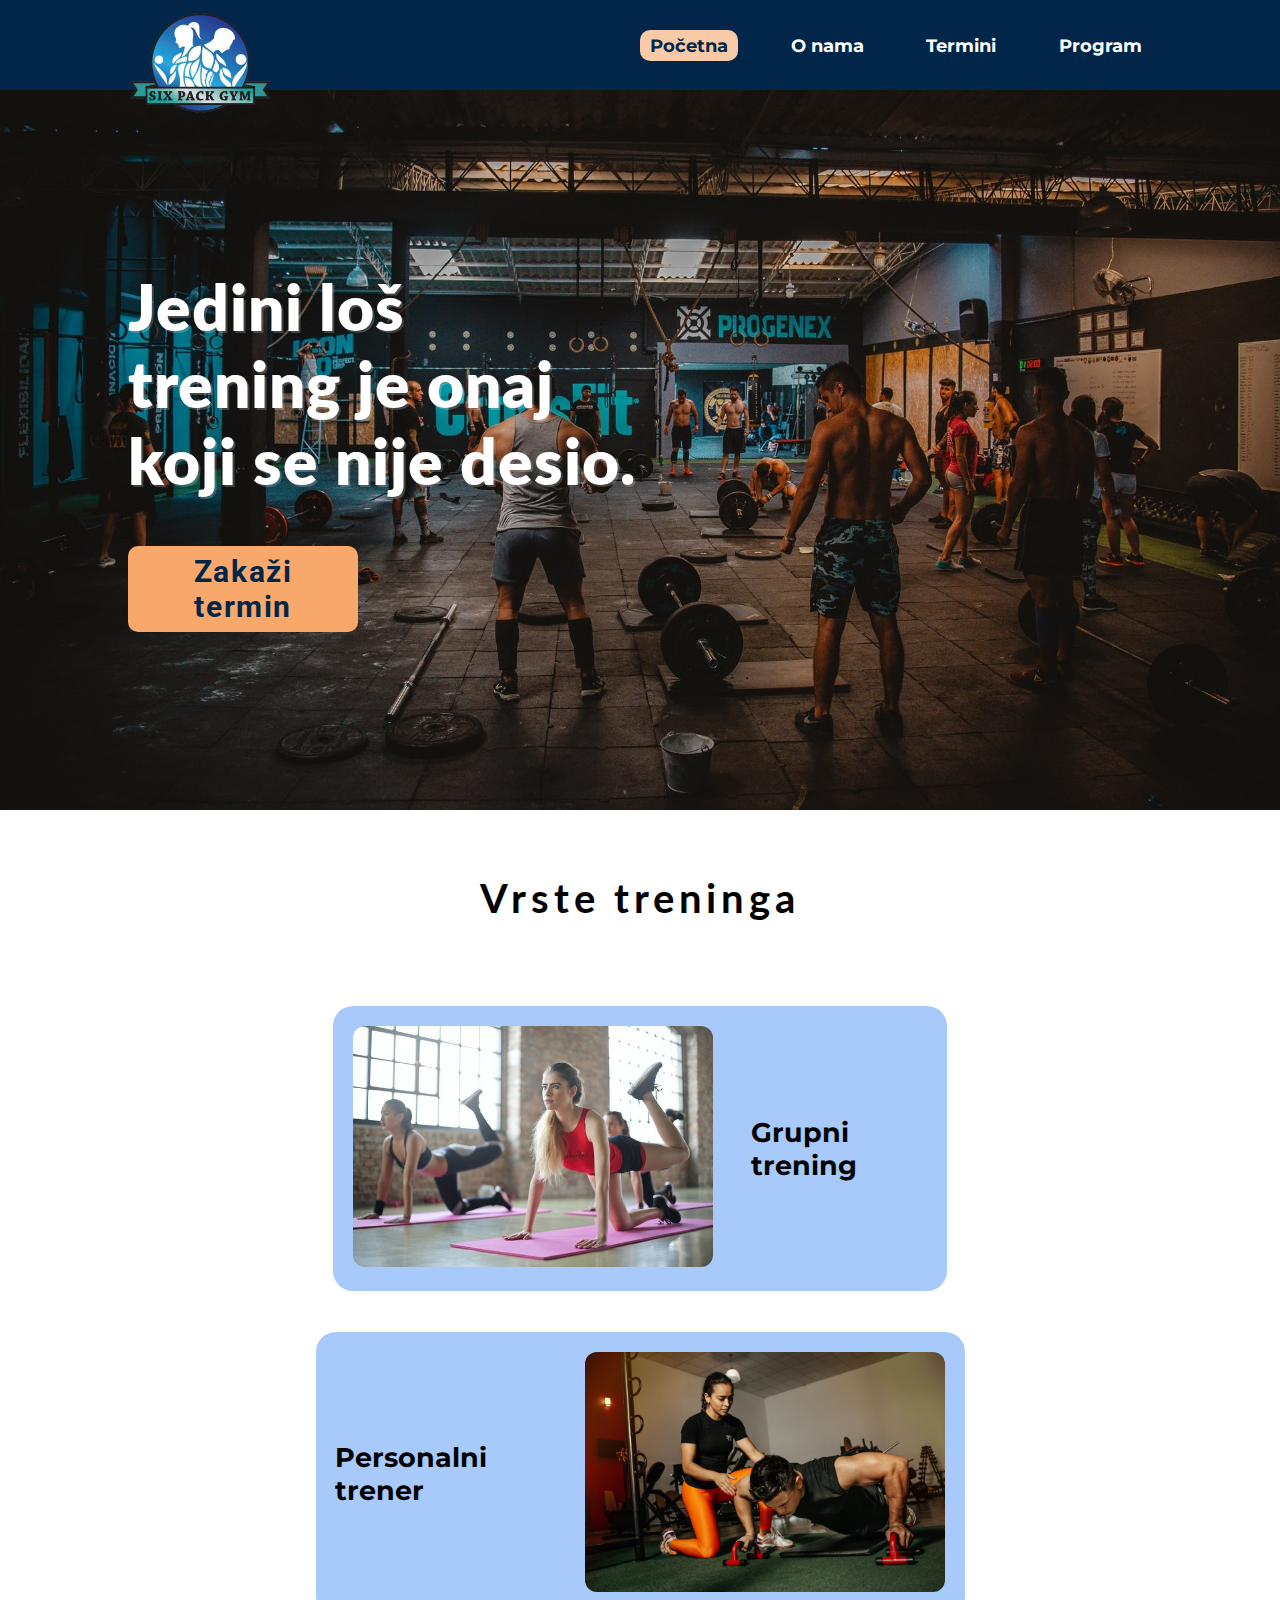
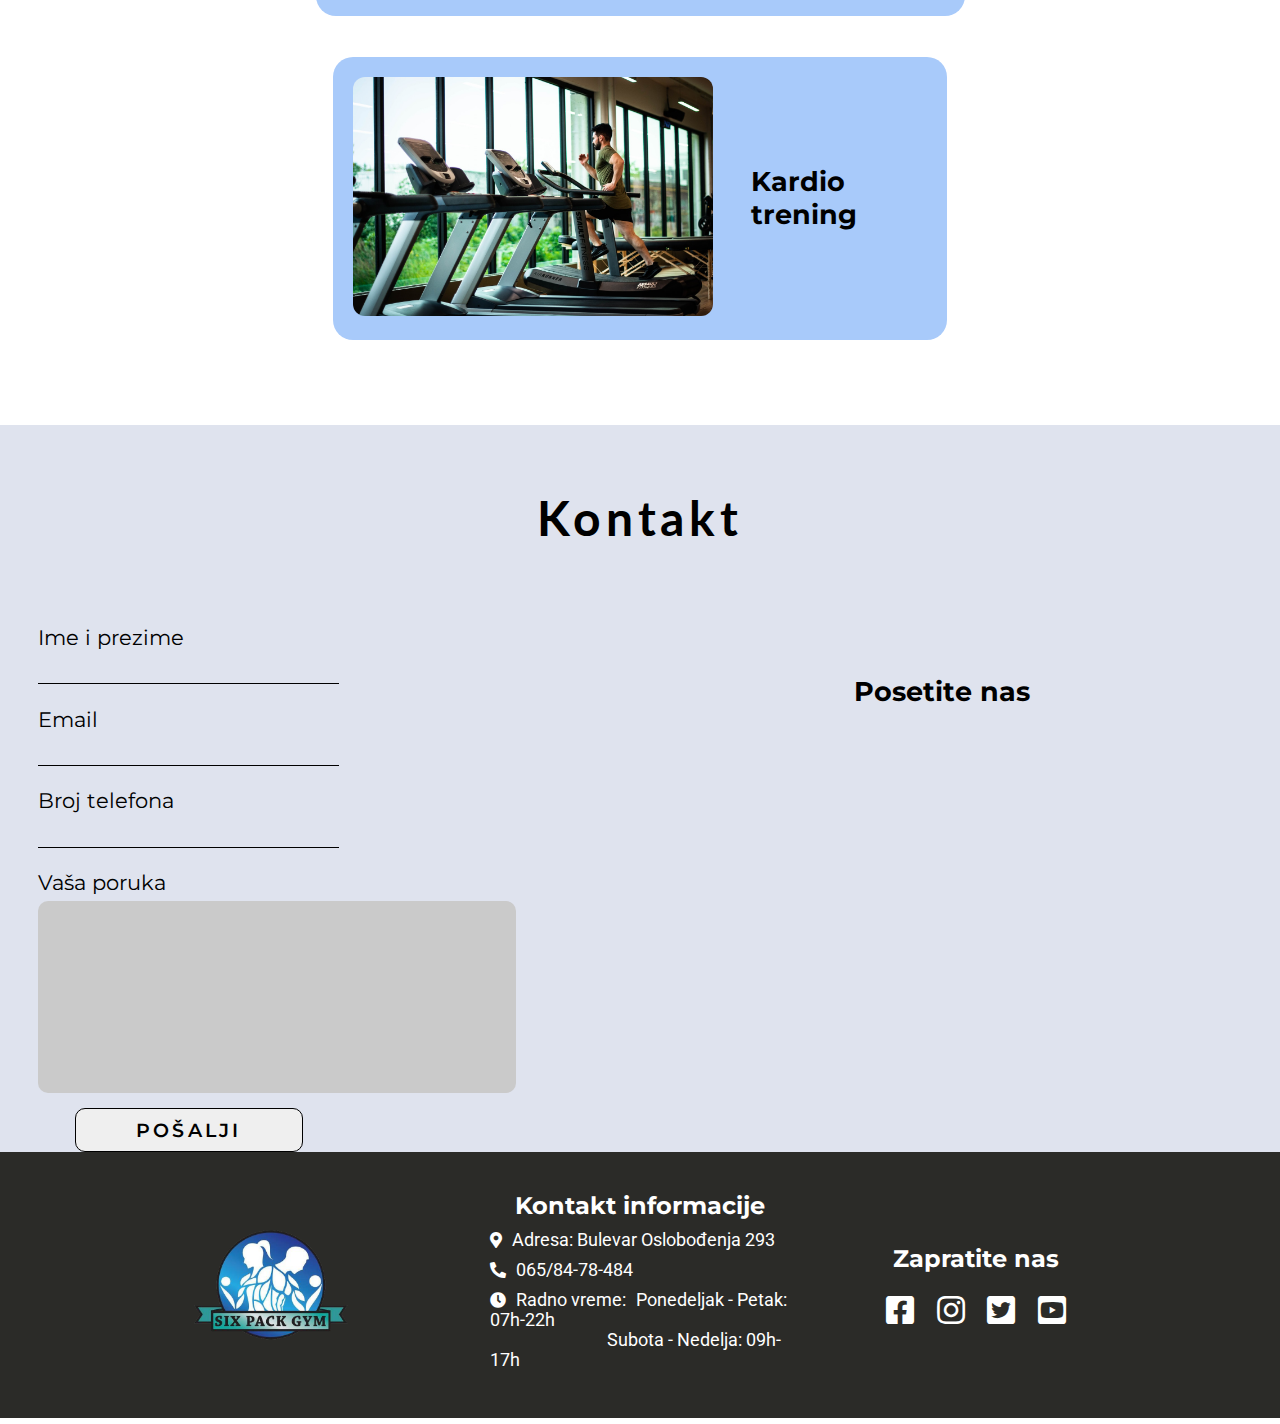
==== commit be6dfd9d: "Poslednji commit, sve zavrseno" ====
--- a/index.html
+++ b/index.html
@@ -5,6 +5,7 @@
     <meta charset="UTF-8" />
     <meta name="viewport" content="width=device-width, initial-scale=1.0" />
     <title>Six Pack Gym</title>
+    <link rel="shortcut icon" type="image/jpg" href="img/logo.png"/>
     <link rel="stylesheet" href="css/style.css" />
     <script src="https://code.jquery.com/jquery-3.5.1.js"></script>
     <link rel="stylesheet" href="https://pro.fontawesome.com/releases/v5.10.0/css/all.css" />
--- a/css/style.css
+++ b/css/style.css
@@ -7,18 +7,16 @@
     padding: 0;
     box-sizing: border-box;
 }
-html, body {
-    overflow-x: hidden;
-}
-
-/* ---------- Navbar ---------- */
+
+/* ===============================================================================================
+============================================== NAVBAR ============================================
+=============================================================================================== */
 
 nav {
     display: flex;
     justify-content: space-between;
     align-items: center;
     padding: 0 10%;
-    /* background-color: transparent; */
     position: sticky;
     top: 0;
     height: 10vh;
@@ -27,7 +25,6 @@
 }
 
 .logo img {
-    /* height: 15vh; */
     cursor: pointer;
     min-height: 16vh;
     max-height: 16vh;
@@ -68,38 +65,17 @@
     transition: 1s all;
 }
 
-
-/* Add a black background color to the top navigation
-
-.topnav {
-    background-color: #333;
-    overflow: hidden;
-} */
-
-
-/* Style the links inside the navigation bar */
-
-
-/* .topnav a {
-    float: left;
-    display: block;
-    color: #f2f2f2;
-    text-align: center;
-    padding: 14px 16px;
-    text-decoration: none;
-    font-size: 17px;
-} */
-
-
-/* Hide the link that should open and close the topnav on small screens */
-
 nav .icon {
     display: none;
 }
 
-
-/* ---------- End of navbar ---------- */
-
+/* ===============================================================================================
+========================================== KRAJ ZA NAVBAR ========================================
+=============================================================================================== */
+
+/* ===============================================================================================
+================================== INDEX.HTML ====================================================
+=============================================================================================== */
 
 /* ---------- First section ---------- */
 
@@ -107,9 +83,7 @@
     width: 100%;
     height: 80vh;
     display: flex;
-    /* padding-left: 10%; */
     justify-content: center;
-    /* flex-direction: column; */
     background: url('../img/background.jpg');
     background-size: cover;
     background-repeat: no-repeat;
@@ -128,8 +102,6 @@
     font-family: 'Lato', sans-serif;
     color: #fff;
     font-size: 4rem;
-    /* padding-top: 5%; */
-    /* padding-left: 20%; */
     font-weight: 800;
     letter-spacing: 1px;
     text-shadow: 2px 2px rgba(255, 255, 255, 0.2);
@@ -152,7 +124,6 @@
     border: 1px solid rgb(90, 90, 90);
     background-color: #f69042;
     box-shadow: 0px 1px 1px 1px rgb(151, 150, 150);
-    /* transform: translateY(-1px); */
     cursor: pointer;
     transform: scale(1.1);
     transition-duration: 0.5s;
@@ -163,9 +134,7 @@
     color: #012649;
 }
 
-
 /* ---------- End of first section ---------- */
-
 
 /* ---------- Second section ---------- */
 
@@ -176,7 +145,6 @@
     padding-bottom: 5%;
     font-family: 'Lato', sans-serif;
     letter-spacing: 0.3rem;
-    /* height: 80vh; */
 }
 
 .container2 {
@@ -186,8 +154,6 @@
     justify-content: space-between;
     align-items: center;
     z-index: 1;
-    /* padding: 0 5%; */
-    /* margin-top: 100px; */
     padding-left: 10%;
     padding-right: 10%;
     margin-bottom: 5%;
@@ -195,17 +161,12 @@
 }
 
 .card {
-    /* flex: 1; */
-    /* padding: 0 5%; */
-    /* width: 50px; */
-    /* border: 2px solid #000; */
     display: flex;
     justify-content: center;
     flex-direction: column;
     align-items: center;
     border-radius: 20px;
     background-color: #a8cafa;
-    /* color: #fff; */
 }
 
 .card img {
@@ -219,9 +180,7 @@
     font-size: 1.7rem;
 }
 
-
 /* ---------- End of second section ---------- */
-
 
 /* ---------- Third section ---------- */
 
@@ -261,19 +220,17 @@
     align-items: flex-start;
 }
 
-.input {
+.input , #contact-name{
     border: none;
     border-bottom: 1px solid #000;
     width: 100%;
     line-height: 1.7rem;
     font-size: 1.3rem;
-    /* text-indent: 0.7rem; */
     background-color: transparent;
 }
 
 .input:focus {
     outline: none;
-    /* background-color: rgb(177, 113, 219); */
     background: linear-gradient(0deg, rgba(177, 113, 219, .35) 2%, rgba(177, 113, 219, .30) 48%, rgba(177, 113, 219, .25) 100%);
     border-radius: 5px;
 }
@@ -330,11 +287,15 @@
     font-size: 1.7rem;
 }
 
-
 /* ---------- End of third section ---------- */
 
-
-/* ---------- Footer ---------- */
+/* ===============================================================================================
+================================== KRAJ ZA INDEX.HTML ============================================
+=============================================================================================== */
+
+/* ===============================================================================================
+============================================== FOOTER ============================================
+=============================================================================================== */
 
 footer {
     height: max-content;
@@ -351,7 +312,6 @@
 }
 
 .col {
-    /* border: 1px solid #000; */
     width: 25%;
     height: 50%;
 }
@@ -360,7 +320,6 @@
     display: flex;
     justify-content: space-between;
     align-items: center;
-    /* width: 100%; */
 }
 
 .img-footer {
@@ -415,18 +374,16 @@
     font-family: 'Montserrat', sans-serif;
 }
 
-
-/* ---------- End of footer ---------- */
-
-
-/* >>>>>>>>>>>>>>>>>>>>>>>>>>>>>>>>>>><<<<<<<<<<<<<<<<<<<<<<<<<<<<<<<<<<< */
-
-
-/* STILOVI ZA STRANICU <<TERMINI>> */
+/* ===============================================================================================
+====================================== KRAJ ZA FOOTER ============================================
+=============================================================================================== */
+
+
+/* ===============================================================================================
+======================================== TERMINI.HTML ============================================
+=============================================================================================== */
 
 .pageTermini {
-    /* height: 100vh; */
-    /* height: 100%; */
     background-image: linear-gradient(217deg, #2193b0 0%, #6dd5ed 100%);
     background-size: cover;
     background-position: absolute;
@@ -434,21 +391,12 @@
     background-attachment: fixed;
     margin: 0;
 }
-
-
-/* ova klasa je za sve one divove koji se pojavljuju nakon klika dugmica */
-
 .hidden {
     visibility: hidden;
     height: 0;
 }
-
-
-/* u ovom delu se nalazi stilizacija dugmica */
-
 .next {
     border: none;
-    /* max-width: 9rem; */
     width: 70%;
     margin: 5% 15%;
     padding: 0.4rem 0;
@@ -459,7 +407,6 @@
     font-size: 2rem;
     letter-spacing: 0.2rem;
 }
-
 .next:hover {
     color: white;
     border: 1px solid rgb(16, 48, 105);
@@ -468,7 +415,6 @@
     transform: translateY(-1px);
     cursor: pointer;
 }
-
 .submit {
     border: none;
     width: 25%;
@@ -481,7 +427,6 @@
     font-size: 2rem;
     letter-spacing: 0.2rem;
 }
-
 .submit:hover {
     color: white;
     border: 1px solid rgb(33, 83, 20);
@@ -490,7 +435,6 @@
     transform: translateY(-1px);
     cursor: pointer;
 }
-
 .changeUser button {
     border: none;
     width: 70%;
@@ -503,7 +447,6 @@
     font-size: 2rem;
     letter-spacing: 0.2rem;
 }
-
 .changeUser button:hover {
     color: white;
     border: 1px solid rgb(87, 70, 16);
@@ -512,13 +455,6 @@
     transform: translateY(-1px);
     cursor: pointer;
 }
-
-
-/* ----------------------------------------- */
-
-
-/* ovaj deo se odnosi na prostor oko pola za unos */
-
 .form {
     display: flex;
     flex-direction: column;
@@ -527,7 +463,6 @@
     padding-top: 10%;
     height: min-content;
 }
-
 #div1,
 #div2,
 #div3,
@@ -537,17 +472,9 @@
     justify-content: space-around;
     align-items: center;
 }
-
 .inputSpace {
     width: 30%;
 }
-
-
-/* ----------------------------------------- */
-
-
-/* ovaj deo se odnosi na to kako ce izgledati poruke kad je nesto uspesno i kad neje */
-
 .form div .error {
     display: flex;
     flex-direction: row;
@@ -561,7 +488,6 @@
     border-radius: 1rem;
     text-align: center;
 }
-
 .success {
     display: flex;
     flex-direction: row;
@@ -575,13 +501,6 @@
     font-size: 1.7rem;
     text-align: center;
 }
-
-
-/* ----------------------------------------- */
-
-
-/* stil za prostor gde je dugme ZAKAZI*/
-
 .submitSpace {
     width: 100%;
     display: flex;
@@ -590,72 +509,44 @@
     margin-bottom: 0;
     background-color: transparent;
 }
-
-
-/* ----------------------------------------- */
-
-
-/* konkretni stilovi za label i za input */
-
 label {
-    /* padding-bottom: 5%; */
     font-size: 1.7rem;
 }
-
 input {
     margin-bottom: 2.5%;
 }
-
 input[type="text"] {
     background-color: transparent;
     border: none;
     border-bottom: 1px solid black;
     width: 100%;
     text-align: center;
-    /* margin-bottom: 15px; */
     line-height: 3rem;
     font-size: 2rem;
     letter-spacing: 0.2rem;
 }
-
 .form #div2 .inputSpace #radioinputs {
     display: flex;
     flex-direction: row;
-    /* mozda ove ne treba ovako .... */
-    /* margin-left: -10%; */
     padding-top: 3%;
-    /* width: 120%; */
     justify-content: space-between;
     align-items: center;
     margin-bottom: 5%;
 }
-
-
-/* stilizujemo innptu za accessCode */
-
 #accessCode {
     padding: 0.4rem 0;
     letter-spacing: 2rem;
     font-size: 2rem;
     font-weight: 800;
 }
-
 input[type="date"] {
     background-color: transparent;
     border: none;
     border-bottom: 1px solid black;
     width: 100%;
-    /* margin-bottom: 5%; */
     line-height: 2rem;
     font-size: 1.5rem;
 }
-
-
-/* ----------------------------------------- */
-
-
-/* sredjivanje tabele */
-
 .tableSection {
     display: flex;
     flex-direction: column;
@@ -664,19 +555,16 @@
     background-color: transparent;
     padding-bottom: 10%;
 }
-
 .tableSection h2 {
     letter-spacing: 0.2rem;
     font-size: 2.5rem;
     color: rgb(51, 91, 165);
 }
-
 .table tr th {
     width: 20%;
     padding: 1rem 0;
     font-size: 2rem;
 }
-
 .table tr td {
     text-align: center;
     padding: 1rem 0;
@@ -685,24 +573,22 @@
     border-radius: 25px;
     font-size: 1.7rem;
 }
-
 .table tr td:first-child {
     text-transform: uppercase;
     letter-spacing: 0.1rem;
 }
-
-/*============================================================================================================================================================ */
-/* ===================================================================== POCETAK CSS-A ZA O NAMA =============================================== */
-/* ============================================================================================================================================================ */
-/* -------------- O Nama ------------------- */
-/* ----------- Div 1 ---------------*/
+/* ===============================================================================================
+======================================== KRAJ ZA TERMINI.HTML ====================================
+=============================================================================================== */
+
+/* ===============================================================================================
+======================================== O-NAMA.HTML =============================================
+=============================================================================================== */
 .div1onama{
     margin-top: 0;
     margin-bottom: 0;
     background-image: linear-gradient(37deg, #2193b0 0%, #6dd5ed 100%);
     height: auto;
-    
-    /* Podeljena prva sekcija i boja pozadine */
 }
 .div1onama h1{
     margin: 0;
@@ -714,8 +600,6 @@
     margin-bottom: 0;
     padding: 3% 0%;
 }
-
-
 .container1onama{
     display: flex;
     justify-content:space-around ;
@@ -752,16 +636,12 @@
     margin-top:0px;
     padding-bottom: 8%;
 }
-/* Div 2 */
 .div2onama{
     background-image: linear-gradient(37deg, #6dd5ed 0%, #2193b0 100%);
     margin: 0;
     margin-top: 0;
-    /* height: 370px; */
     height: auto;
 }
-
-
 .container2onama{
     display: flex;
     justify-content:space-evenly ;
@@ -795,26 +675,22 @@
     padding-bottom: 50px;
     margin-bottom: 50px;
 }
-/* Div 3 */
 .div3onama{
     margin-top: 0;
     margin-bottom: 0;
     background-image: linear-gradient(37deg, #2193b0 0%, #6dd5ed 100%);
     height: auto;
 }
-
 .container3onama {
     display: flex;
     justify-content:space-evenly ;
     align-items: center;
     margin-top: 0;
     flex-wrap: wrap;
-    
 }
 .container3onama img{
     width: 15rem;
     height: 15rem;
-   
 }
 #h21Div3onama{
     font-family: "Montserrat",sans-serif;
@@ -831,13 +707,10 @@
     margin-bottom: 0;
     padding-bottom: 10%;
 }
-/* Div 4 */
 .div4onama{
     margin-top: 0;
     height: auto;
     background-image:linear-gradient(to top, #6dd5ed 0%, #2193b0 100%);
-    
-    
 }
 #h21Div4onama{
     font-family: "Montserrat",sans-serif;
@@ -847,20 +720,16 @@
     color: white;
     padding: 3% 0;
 }
-
-/* ============================================================================================================================================================ */
-/* ===================================================================== KRAJ CSS-A ZA O NAMA =============================================== */
-/* ============================================================================================================================================================ */
-
-
-/* ----------------------------------------- */
-
-/* ===========================================================================================================
-=========================== CSS ZA PROGRAM =================================================================
-======================================================================================================= */
+/* ===============================================================================================
+======================================== KRAJ ZA O-NAMA.HTML =====================================
+=============================================================================================== */
+
+
+/* ===============================================================================================
+======================================== PROGRAM.HTML ============================================
+=============================================================================================== */
 
 .program-body {
-    /* background: #1789FC; */
     background-image: url("../img/background-program.jpg");
     background-position: center;
     background-size: cover;
@@ -870,7 +739,6 @@
     font-family: 'Lato', sans-serif;
     letter-spacing: 0.3rem;
     font-size: 3rem;
-    /* padding-bottom: 10vh; */
     padding-top: 5vh;
 }
 .container-program {
@@ -880,13 +748,11 @@
     align-items: center;
     flex-direction: row;
     margin: 5% 15%;
-    /* border: 1px solid #000; */
     border-radius: 10px;
 }
 .container-program img {
     width: 30%;
     margin: 2% 0;
-    /* border-radius: 20px; */
 }
 .desc {
     display: flex;
@@ -917,7 +783,6 @@
     outline: none;
     cursor: pointer;
     background: #FDB833;
-    /* transform: scale(1.2); */
 }
 .desc button:hover {
     background: #FFD07B;
@@ -929,42 +794,20 @@
     text-decoration: none;
     color: #000;
 }
-
 /* ===============================================================================================
-======================== KRAJ CSS-a ZA PROGRAM ====================================================
+======================================== KRAJ ZA PROGRAM.HTML ====================================
 =============================================================================================== */
 
 
-/* Media query ---- RESPONZIVNOST */
+/* ===============================================================================================
+======================================== MEDIA QUERRY ============================================
+=============================================================================================== */
 
 
 /* Small devices (phones, 600px and below) */
 
 @media only screen and (max-width: 600px) {
-    /* vezano za stranicu TERMINI */
-    .submit {
-        font-size: 1.5rem;
-        letter-spacing: 0.1rem;
-    }
-    .inputSpace {
-        width: 70%;
-    }
-    .form #div2 .inputSpace #radioinputs {
-        flex-direction: column;
-        margin-left: 30%;
-        align-items: flex-start;
-    }
-    .table tr th {
-        padding: 0;
-        font-size: 1.2rem;
-    }
-    .table tr td {
-        /* padding: 1rem 0; */
-        font-size: 1rem;
-        width: auto;
-    }
-    /* -------------------------------- */
-    /* hamburger */
+    /* NAVBAR */
     nav ul.menu {
         display: none;
     }
@@ -990,8 +833,9 @@
         padding: 5% 0;
         font-size: 1.5rem;
     }
-    /* ------------------------- */
-    /* pocetna strana */
+    /* KRAJ ZA NAVBAR */
+
+    /* INDEX.HTML */
     .section1 {
         width: 100%;
         height: 40vh;
@@ -1014,7 +858,6 @@
     .btnFirstSection {
         width: 150px;
     }
-    /* druga sekcija */
     .container2 {
         justify-content: center;
     }
@@ -1027,7 +870,6 @@
     .card h2 {
         padding: 3% 0;
     }
-    /* treca sekcija */
     .container3 {
         flex-direction: column;
         align-items: center;
@@ -1050,7 +892,9 @@
     .map iframe {
         width: 90vw;
     }
-    /* --------------FOOTER------------- */
+    /* KRAJ ZA INDEX.HTML */
+
+    /* FOOTER */
     .footer-container {
         height: max-content;
         flex-direction: column;
@@ -1062,19 +906,41 @@
         width: 100%;
         height: max-content;
     }
-    /* ovo znaci da ikonica treba da se izgubi */
     .col-flex img {
         display: none;
     }
-    /* ========================================= O Nama =============================================== */
-    /* prva sekcija*/
+    /* KRAJ ZA FOOTER */
+
+    /* TERMINI.HTML */
+    .submit {
+        font-size: 1.5rem;
+        letter-spacing: 0.1rem;
+        width: 60%;
+    }
+    .inputSpace {
+        width: 70%;
+    }
+    .form #div2 .inputSpace #radioinputs {
+        flex-direction: column;
+        margin-left: 30%;
+        align-items: flex-start;
+    }
+    .table tr th {
+        padding: 0;
+        font-size: 1.2rem;
+    }
+    .table tr td {
+        font-size: 1rem;
+        width: auto;
+    }
+    /* KRAJ ZA TERMINI.HTML */
+    
+    /* O-NAMA.HTML */
     .div1onama{
         background-image: linear-gradient(135deg, rgba(36,185,240,1) 0%, rgba(255,255,255,1) 100%);
-        
     }
     .container1onama{
         flex-direction: column;
-        
     }
     .container1onama img{
         height: 10rem;
@@ -1091,14 +957,10 @@
        text-align:justify;
         font-size: 16px;
         width: 100%;
-        
-    }
-
-    /* druga sekcija*/
+    }
     .div2onama{
         background-image: linear-gradient(228deg, rgba(36,185,240,1) 0%, rgba(255,255,255,1) 100%);
     }
-
     .container2onama{
         flex-direction: column;
     }
@@ -1106,7 +968,6 @@
         height: 10rem;
         width: 10rem;   
     }
-
     .container22onama{
         order:2;
         padding-bottom: 15%;
@@ -1125,10 +986,7 @@
         font-size: 16px;
         width: 100%;
         margin-left: 0;
-        
-    }
-
-    /* treca sekcija*/
+    }
     .div3onama{
         background-image: linear-gradient(135deg, rgba(36,185,240,1) 0%, rgba(255,255,255,1) 100%);
     }
@@ -1150,11 +1008,10 @@
        text-align:justify;
         font-size: 16px;
         width: 100%;
-        
-    }
-    /* ================================================ Kraj za O nama =========================================================== */
+    }
+    /* KRAJ ZA O-NAMA.HTML */
  
-    /* ======================================== PROGRAM.HTML ========================================= */
+    /* PROGRAM.HTML */
     .program {
         letter-spacing: 0.1rem;
         font-size: 2rem;
@@ -1188,35 +1045,19 @@
     .desc button {
         font-size: 1.1rem;
         padding: 2% 5%;
-        /* margin-bottom: 7%; */
-    }
-   /* ========================================= KRAJ PROGRAM.HTML ==================================== */
+    }
+    /* KRAJ ZA PROGRAM.HTML */
 }
 
 
 /* Small devices (portrait tablets and large phones, 600px and up) */
 
 @media only screen and (min-width: 600px)and (max-width: 768px) {
-    /* vezano za stranicu TERMINI */
-    .inputSpace {
-        width: 60%;
-    }
-    .table tr th {
-        padding: 0;
-        font-size: 1.2rem;
-    }
-    .table tr td {
-        /* padding: 1rem 0; */
-        font-size: 1rem;
-        width: auto;
-    }
-    /* -------------------------------- */
-    /* hamburger */
+    /* NAVBAR */
     nav ul.menu {
         display: none;
     }
     nav a.icon {
-        /* float: right; */
         display: block;
         justify-self: end;
         width: 20px;
@@ -1237,8 +1078,9 @@
         padding: 5% 0;
         font-size: 1.5rem;
     }
-    /* -------------------------------- */
-    /* pocetna strana */
+    /* KRAJ ZA NAVBAR */
+
+    /* INDEX.HTML */
     .section1 {
         width: 100%;
         height: 40vh;
@@ -1261,7 +1103,6 @@
     .btnFirstSection {
         width: 150px;
     }
-    /* druga sekcija */
     .container2 {
         justify-content: center;
     }
@@ -1274,7 +1115,6 @@
     .card h2 {
         padding: 3% 0;
     }
-    /* treca sekcija */
     .container3 {
         flex-direction: column;
         align-items: center;
@@ -1294,20 +1134,28 @@
         height: max-content;
         padding-bottom: 5%;
     }
-
+    /* KRAJ ZA INDEX.HTML */
+
+    /* TERMINI.HTML */
+    .inputSpace {
+        width: 60%;
+    }
+    .table tr th {
+        padding: 0;
+        font-size: 1.2rem;
+    }
+    .table tr td {
+        font-size: 1rem;
+        width: auto;
+    }
+    /* KRAJ ZA TERMINI.HTML */
     
-
-
-    /* ======================================== O Nama ============================================= */
-    
-    /* prva sekcija*/
+    /* O-NAMA.HTML */
     .div1onama{
         background-image: linear-gradient(135deg, rgba(36,185,240,1) 0%, rgba(255,255,255,1) 100%);
     }
     .container1onama{
         flex-direction: column;
-
-        
     }
     .container1onama img{
         height: 10rem;
@@ -1325,14 +1173,10 @@
        text-align:justify;
         font-size: 16px;
         width: 100%;
-        
-    }
-
-    /* druga sekcija*/
+    }
     .div2onama{
         background-image: linear-gradient(228deg, rgba(36,185,240,1) 0%, rgba(255,255,255,1) 100%);
     }
-
     .container2onama{
         flex-direction: column;
     }
@@ -1340,7 +1184,6 @@
         height: 10rem;
         width: 10rem;   
     }
-
     .container22onama{
         order:2;
         padding-bottom: 15%;
@@ -1359,10 +1202,7 @@
         font-size: 16px;
         width: 100%;
         margin-left: 0;
-        
-    }
-
-    /* treca sekcija*/
+    }
     .div3onama{
         background-image: linear-gradient(135deg, rgba(36,185,240,1) 0%, rgba(255,255,255,1) 100%);
     }
@@ -1384,11 +1224,10 @@
        text-align:justify;
         font-size: 16px;
         width: 100%;
-        
-    }
-    /* ================================= Kraj za O nama================================= */
-
-    /* ================================= PROGRAM.HTML ====================================== */
+    }
+    /* KRAJ ZA O-NAMA */
+
+    /* PROGRAM.HTML */
     .program {
         letter-spacing: 0.2rem;
         font-size: 2.3rem;
@@ -1422,25 +1261,17 @@
         font-size: 1.2rem;
         padding: 2% 5%;
     }
-    /* ====================================== KRAJ PROGRAM.HTML ================================== */
-
-}
-
+    /* KRAJ ZA PROGRAM.HTML */
+}
 
 /* Medium devices (landscape tablets, 768px and up) */
 
 @media only screen and (min-width: 768px) and (max-width: 992px) {
-    /* vezano za stranicu TERMINI */
-    .inputSpace {
-        width: 50%;
-    }
-    /* -------------------------------- */
-    /* hamburger */
+    /* NAVBAR */
     nav ul.menu {
         display: none;
     }
     nav a.icon {
-        /* float: right; */
         display: block;
         justify-self: end;
         width: 20px;
@@ -1461,8 +1292,9 @@
         padding: 5% 0;
         font-size: 1.5rem;
     }
-    /* ----------------------POCETNA STRANA----------------- */
-    /* druga sekcija */
+    /* KRAJ ZA NAVBAR */
+
+    /* INDEX.HTML */
     .section2 h1 {
         font-size: 2.5rem;
     }
@@ -1480,7 +1312,6 @@
     .card h2 {
         padding: 2% 3%;
     }
-    /* treca sekcija */
     .container3 {
         flex-direction: column;
         align-items: center;
@@ -1504,8 +1335,15 @@
         height: max-content;
         padding-bottom: 5%;
     }
-
-    /* ==================================== PROGRAM.HTML ========================================= */
+    /* KRAJ ZA INDEX.HTML */
+
+    /* TERMINI.HTML */
+    .inputSpace {
+        width: 50%;
+    }
+    /* KRAJ ZA TERMINI.HTML */
+
+    /* PROGRAM.HTML */
     .program {
         letter-spacing: 0.2rem;
         font-size: 2.5rem;
@@ -1539,19 +1377,13 @@
         padding: 2% 5%;
         margin-bottom: 7%;
     }
-    /* ================================ KRAJ PROGRAM.HTML ======================================== */
-}
-
+    /* KRAJ ZA PROGRAM.HTML */
+}
 
 /* Large devices (laptops/desktops, 992px and up) */
 
 @media only screen and (min-width: 992px) and (max-width: 1550px) {
-    /* vezano za stranicu TERMINI */
-    .inputSpace {
-        width: 40%;
-    }
-    /* ----------------------POCETNA STRANA----------------- */
-    /* druga sekcija */
+    /* INDEX.HTML */
     .section2 h1 {
         font-size: 2.5rem;
     }
@@ -1575,20 +1407,24 @@
     .card h2 {
         padding: 2% 3%;
     }
-    /* treca sekcija - kontakt */
     .container3 {
         justify-content: space-between;
         padding: 0 3%;
     }
-
-    /* ===================================== PROGRAM.HTML ===================================== */
+    /* KRAJ ZA INDEX.HTML */
+
+    /* TERMINI.HTML */
+    .inputSpace {
+        width: 40%;
+    }
+    /* KRAJ ZA TERMINI.HTML */
+    
+    /* PROGRAM.HTML */
     .program {
         letter-spacing: 0.3rem;
         font-size: 3rem;
     }
     .container-program {
-        /* flex-direction: column; */
-        /* padding-top: 5%; */
         justify-content: space-between;
         padding: 2% 3%;
         margin: 3% 15% 5% 15%;
@@ -1612,17 +1448,17 @@
         padding: 4% 0;
         font-size: 1.2rem;
         line-height: 1.6rem;
-        /* text-align: center; */
         letter-spacing: 0.1rem;
     }
     .desc button {
         font-size: 1.2rem;
         padding: 2% 5%;
     }
-    /* ====================================== KRAJ PROGRAM.HTML ================================== */
+    /* KRAJ ZA PROGRAM.HTML */
 }
 
 @media only screen and (min-width: 1551px) and (max-width: 1900px) {
+    /* PROGRAM.HTML */
     .program {
         letter-spacing: 0.3rem;
         font-size: 3rem;
@@ -1654,11 +1490,11 @@
         font-size: 1.4rem;
         line-height: 1.7rem;
         font-weight: lighter;
-        /* text-align: center; */
         letter-spacing: 0.1rem;
     }
     .desc button {
         font-size: 1.4rem;
         padding: 2% 5%;
     }
+    /* KRAJ ZA PROGRAM.HTML */
 } 